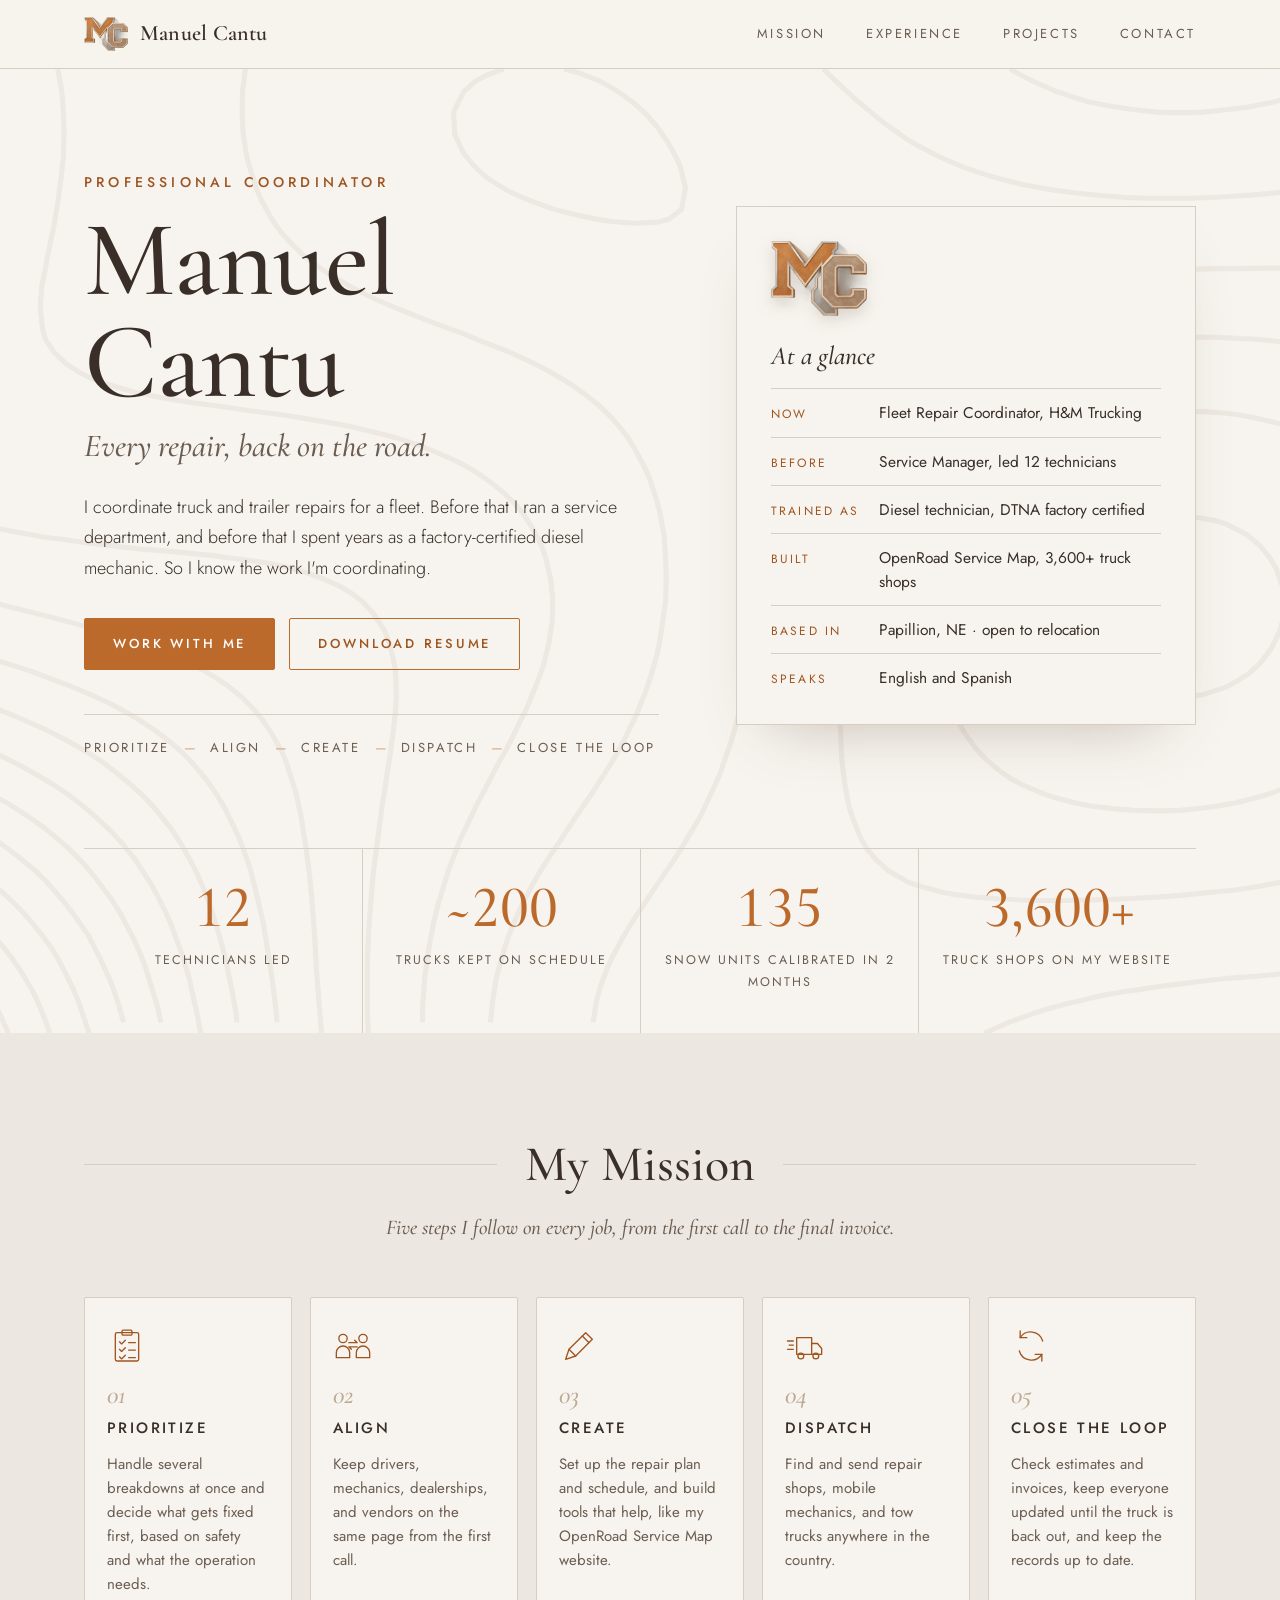
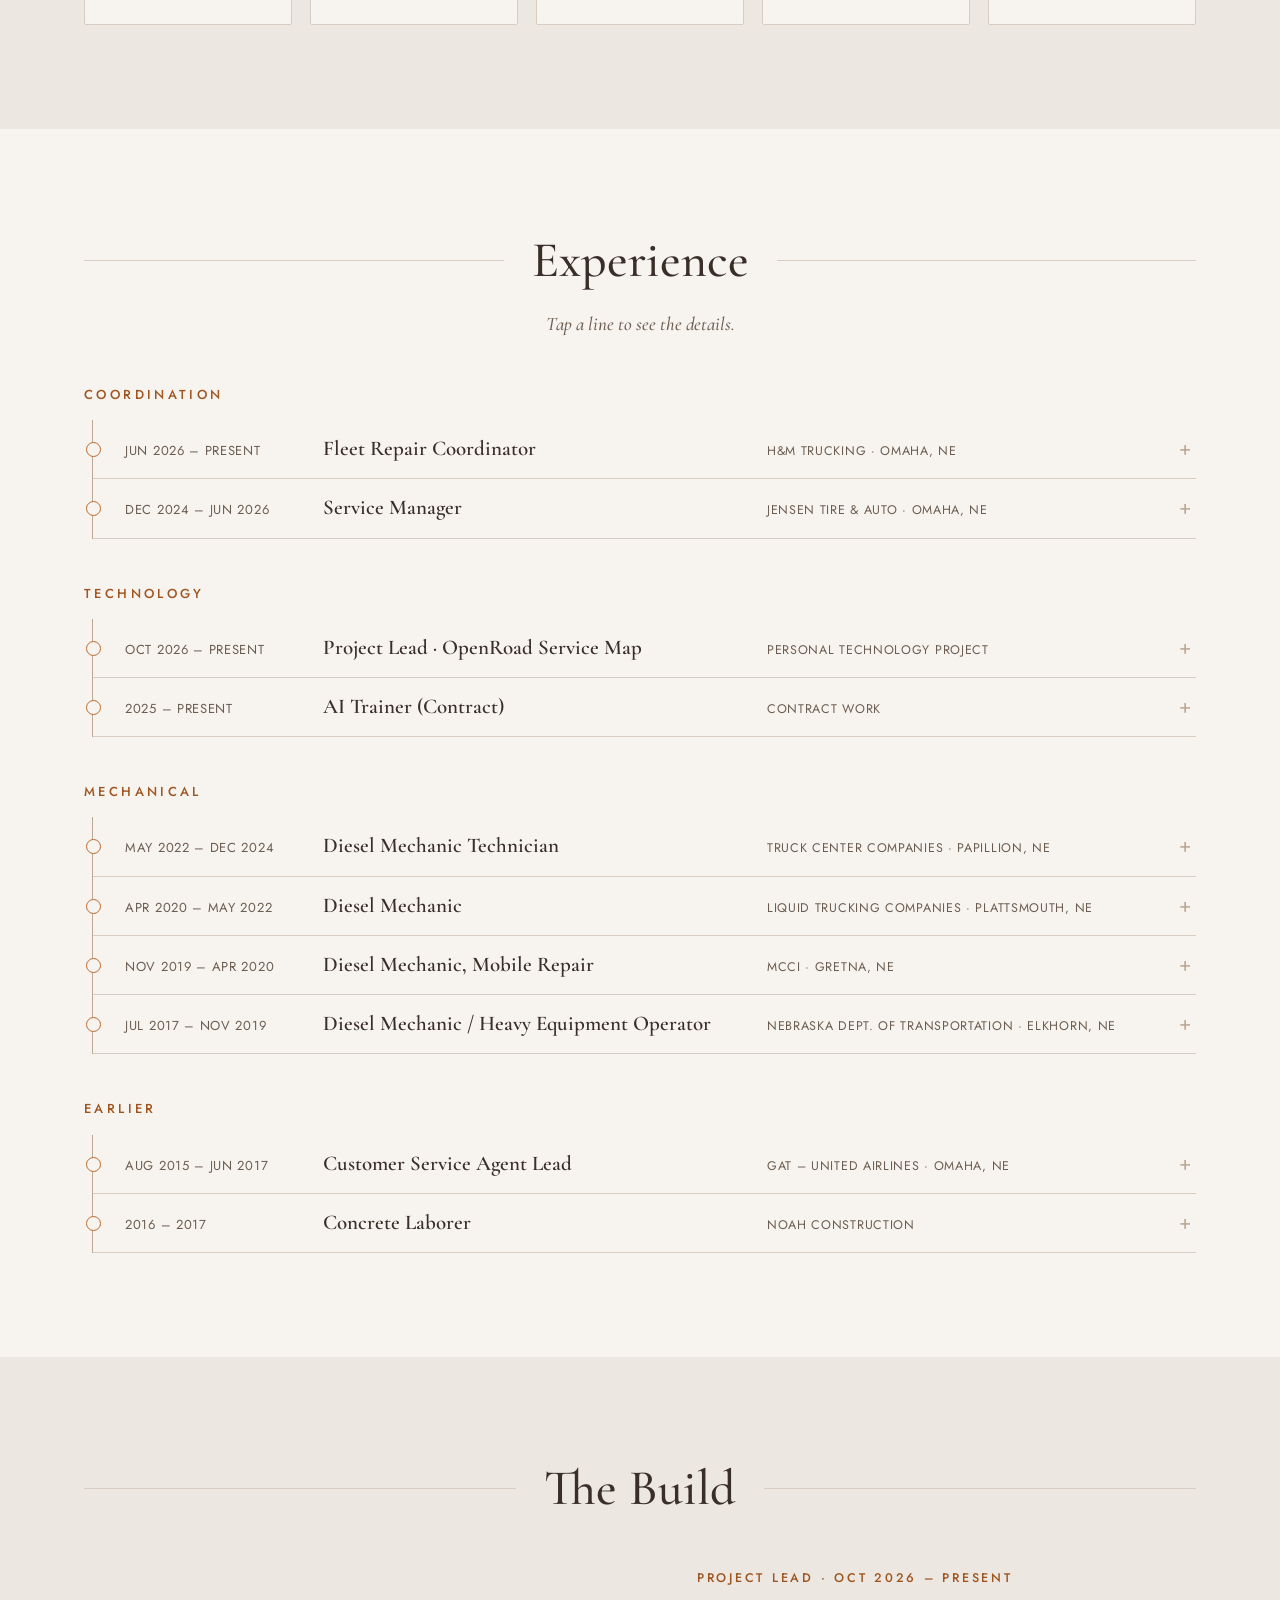
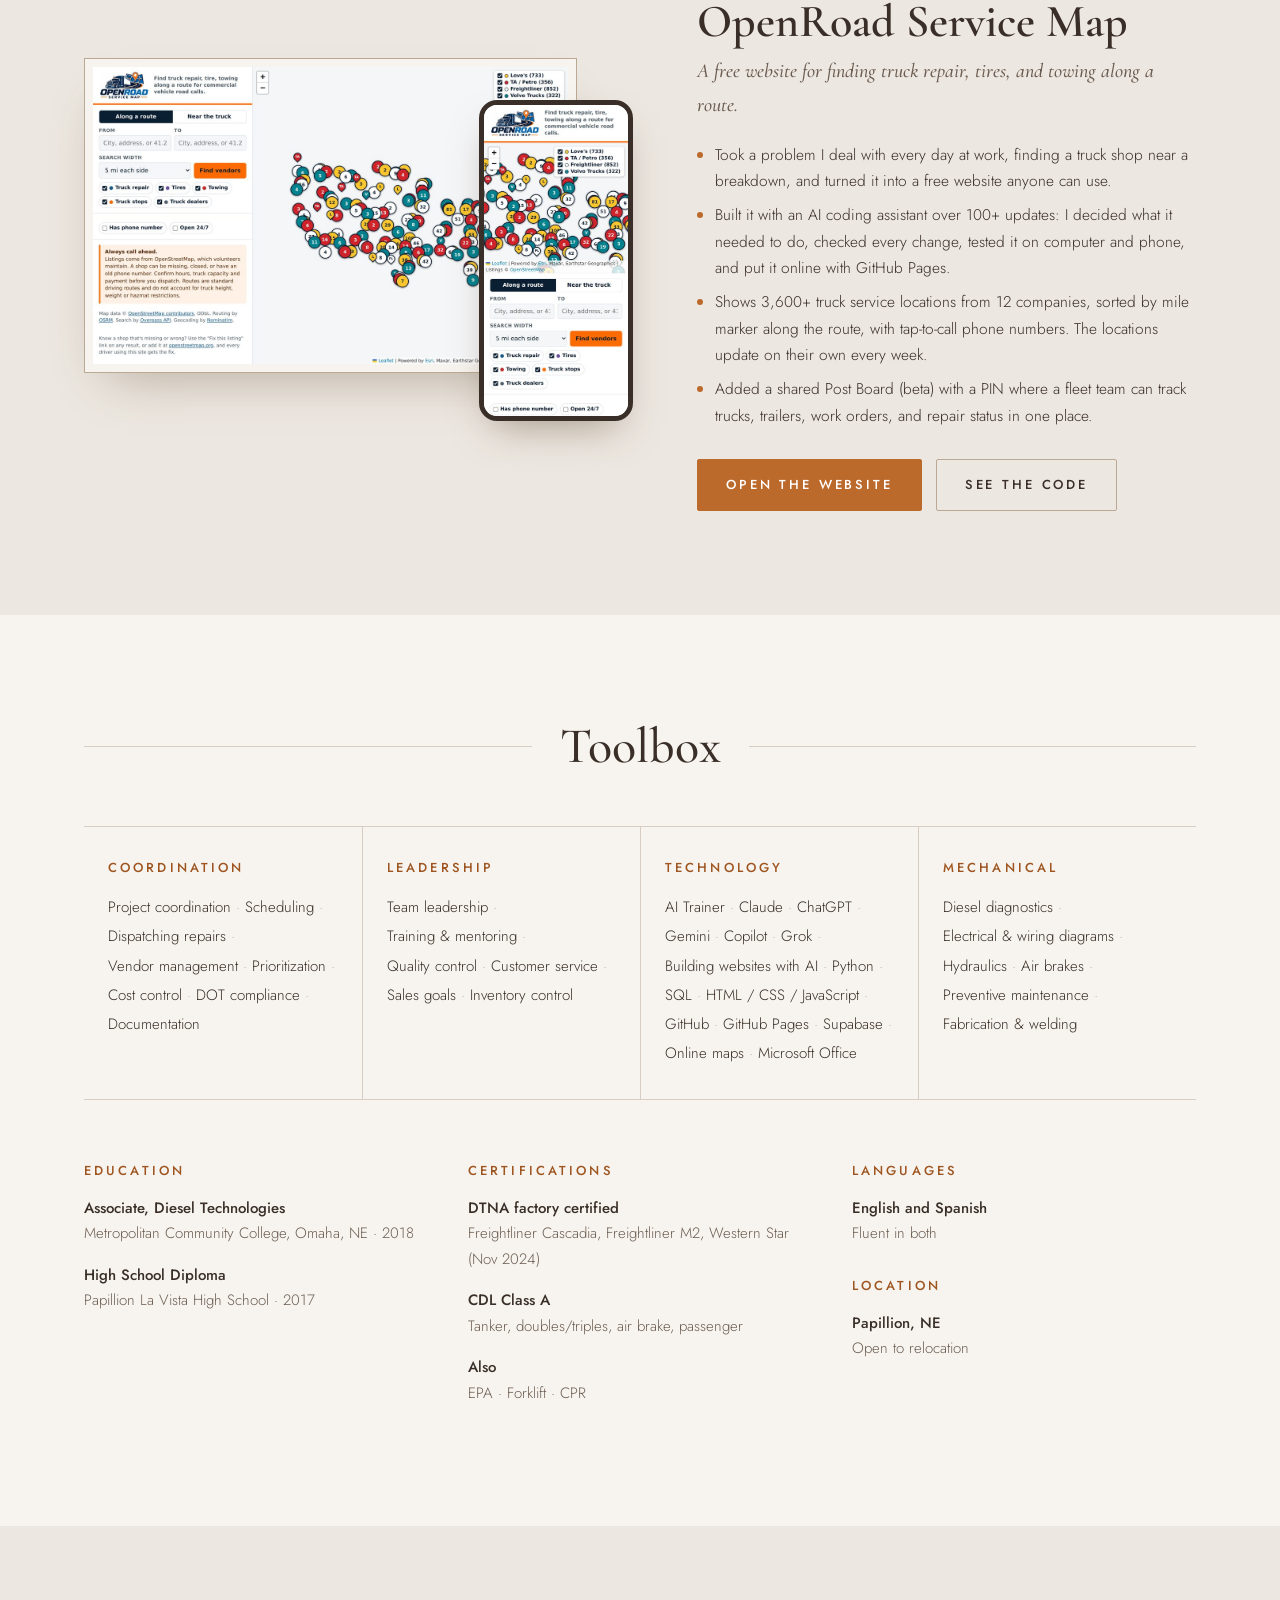
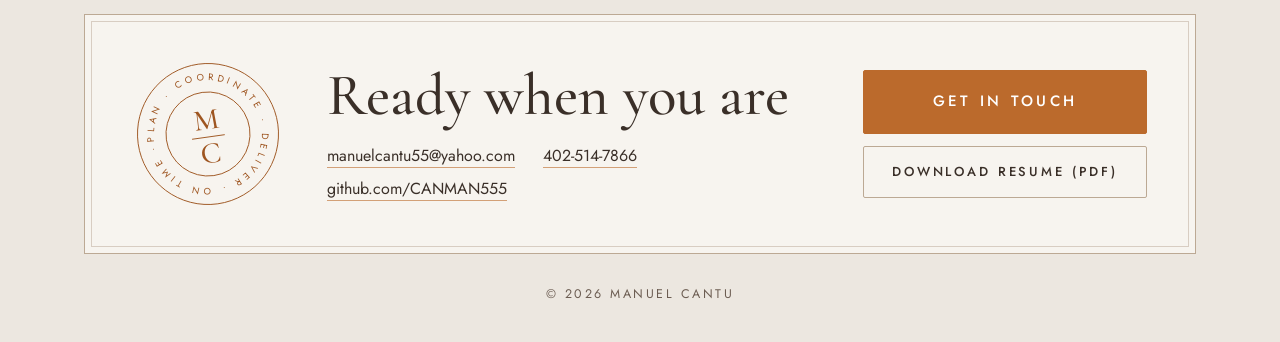
==== index.html @ 0559df9b "Replace the board look with a calm editorial home page New home: name, tagline, short intro, mission" ====
<!doctype html>
<html lang="en">
<head>
<meta charset="utf-8">
<meta name="viewport" content="width=device-width, initial-scale=1">
<title>Manuel Cantu · Professional Coordinator</title>
<meta name="description" content="Manuel Cantu, Professional Coordinator in fleet maintenance and operations. Fleet repair coordinator, former service manager, factory-certified diesel technician, and project lead of the OpenRoad Service Map website.">
<meta property="og:title" content="Manuel Cantu · Professional Coordinator">
<meta property="og:description" content="Fleet Maintenance & Operations · Technology Driven · Detroit Certified Technician">
<meta property="og:image" content="https://canman555.github.io/manuel-cantu-portfolio/assets/mc-logo.jpg">
<meta name="theme-color" content="#f4f1ec">
<link rel="icon" type="image/png" href="assets/favicon.png">
<link rel="apple-touch-icon" href="assets/apple-touch-icon.png">
<link rel="preload" href="assets/fonts/cormorant-500.woff2" as="font" type="font/woff2" crossorigin>
<link rel="preload" href="assets/fonts/jost-300-600.woff2" as="font" type="font/woff2" crossorigin>
<link rel="stylesheet" href="styles.css">
</head>
<body>

<a class="skip" href="#main">Skip to content</a>

<header class="nav" id="nav">
  <div class="wrap nav-inner">
    <a class="brand" href="#top" aria-label="Manuel Cantu, back to top"><img src="assets/mc-logo.png" alt="" width="308" height="242"><span>Manuel Cantu</span></a>
    <nav aria-label="Main">
      <a href="#mission">Mission</a>
      <a href="#experience">Experience</a>
      <a href="#build">Projects</a>
      <a href="#contact">Contact</a>
    </nav>
  </div>
</header>

<main id="main">

<!-- Home -->
<section class="hero" id="top">
  <div class="wrap hero-grid">
    <div class="hero-text">
      <p class="kicker">Professional Coordinator</p>
      <h1>Manuel Cantu</h1>
      <p class="tagline">Every repair, back on the road.</p>
      <p class="lede">I coordinate truck and trailer repairs for a fleet. Before that I ran a service department, and before that I spent years as a factory-certified diesel mechanic. So I know the work I'm coordinating.</p>
      <div class="actions">
        <a class="btn solid" href="#contact">Work with me</a>
        <a class="btn line" href="assets/Manuel_Cantu_Resume.pdf" download="Manuel_Cantu_Resume.pdf">Download resume</a>
      </div>
      <ol class="mission-line" aria-label="My mission">
        <li>Prioritize</li><li>Align</li><li>Create</li><li>Dispatch</li><li>Close the loop</li>
      </ol>
    </div>
    <aside class="glance" aria-label="At a glance">
      <img class="glance-logo" src="assets/mc-logo.png" alt="MC logo" width="308" height="242">
      <h2>At a glance</h2>
      <dl>
        <div><dt>Now</dt><dd>Fleet Repair Coordinator, H&amp;M Trucking</dd></div>
        <div><dt>Before</dt><dd>Service Manager, led 12 technicians</dd></div>
        <div><dt>Trained as</dt><dd>Diesel technician, DTNA factory certified</dd></div>
        <div><dt>Built</dt><dd>OpenRoad Service Map, 3,600+ truck shops</dd></div>
        <div><dt>Based in</dt><dd>Papillion, NE · open to relocation</dd></div>
        <div><dt>Speaks</dt><dd>English and Spanish</dd></div>
      </dl>
    </aside>
  </div>
  <div class="wrap">
    <div class="results" aria-label="Results">
      <div class="tile"><b>12</b><p>Technicians led</p></div>
      <div class="tile"><b>~200</b><p>Trucks kept on schedule</p></div>
      <div class="tile"><b>135</b><p>Snow units calibrated in 2 months</p></div>
      <div class="tile"><b>3,600+</b><p>Truck shops on my website</p></div>
    </div>
  </div>
</section>

<section class="plain" id="mission">
  <div class="wrap">
    <h2 class="rule">My Mission</h2>
    <p class="section-lede">Five steps I follow on every job, from the first call to the final invoice.</p>
    <ol class="method">
      <li>
        <svg viewBox="0 0 48 48" aria-hidden="true"><rect x="10" y="8" width="28" height="34" rx="2"/><rect x="18" y="5" width="12" height="6" rx="1.5"/><path d="M15 19l2.5 2.5L22 17M15 28l2.5 2.5L22 26M15 37l2.5 2.5L22 35M26 20h8M26 29h8M26 38h8"/></svg>
        <div>
          <span class="step">01</span>
          <h3>Prioritize</h3>
          <p>Handle several breakdowns at once and decide what gets fixed first, based on safety and what the operation needs.</p>
        </div>
      </li>
      <li>
        <svg viewBox="0 0 48 48" aria-hidden="true"><circle cx="12" cy="15" r="5"/><path d="M4 38v-6a8 8 0 0 1 16 0v6z"/><circle cx="36" cy="15" r="5"/><path d="M28 38v-6a8 8 0 0 1 16 0v6z"/><path d="M19 20h10l-3-3M29 25H19l3 3"/></svg>
        <div>
          <span class="step">02</span>
          <h3>Align</h3>
          <p>Keep drivers, mechanics, dealerships, and vendors on the same page from the first call.</p>
        </div>
      </li>
      <li>
        <svg viewBox="0 0 48 48" aria-hidden="true"><path d="M8 40l4-12L32 8l8 8-20 20z"/><path d="M28 12l8 8M12 28l8 8"/></svg>
        <div>
          <span class="step">03</span>
          <h3>Create</h3>
          <p>Set up the repair plan and schedule, and build tools that help, like my OpenRoad Service Map website.</p>
        </div>
      </li>
      <li>
        <svg viewBox="0 0 48 48" aria-hidden="true"><path d="M14 14h18v20H14zM32 21h7l5 6v7h-12"/><circle cx="19" cy="36" r="3.5"/><circle cx="37" cy="36" r="3.5"/><path d="M3 18h7M5 23h5M3 28h7"/></svg>
        <div>
          <span class="step">04</span>
          <h3>Dispatch</h3>
          <p>Find and send repair shops, mobile mechanics, and tow trucks anywhere in the country.</p>
        </div>
      </li>
      <li>
        <svg viewBox="0 0 48 48" aria-hidden="true"><path d="M38 18A15 15 0 0 0 11 14M10 30a15 15 0 0 0 27 4"/><path d="M11 6v8h8M37 42v-8h-8"/></svg>
        <div>
          <span class="step">05</span>
          <h3>Close the loop</h3>
          <p>Check estimates and invoices, keep everyone updated until the truck is back out, and keep the records up to date.</p>
        </div>
      </li>
    </ol>
  </div>
</section>

<!-- Experience -->
<section class="band" id="experience">
  <div class="wrap">
    <h2 class="rule">Experience</h2>
    <p class="hint">Tap a line to see the details.</p>

    <h3 class="track">Coordination</h3>
    <div class="departures">
      <details>
        <summary><span class="when">Jun 2026 – Present</span><span class="role">Fleet Repair Coordinator</span><span class="where">H&amp;M Trucking · Omaha, NE</span></summary>
        <ul>
          <li>Set up maintenance, repairs, and roadside service for a large fleet of trucks and trailers, and schedule the work to keep downtime low.</li>
          <li>Keep drivers, mechanics, dealerships, and vendors on the same page, and update drivers and operations from the breakdown until the truck is back on the road.</li>
          <li>Handle several breakdowns at the same time and decide what gets fixed first based on safety and what the operation needs.</li>
          <li>Find and send repair shops, mobile mechanics, and tow trucks anywhere in the country.</li>
          <li>Check estimates, invoices, and recommended repairs to keep costs under control, and make sure DOT repairs get done so equipment stays compliant.</li>
          <li>Help drivers troubleshoot fault codes and warning lights so we know what's wrong before the truck gets to a shop.</li>
          <li>Keep repair records and maintenance history up to date, and build good working relationships with vendors and dealerships.</li>
        </ul>
      </details>
      <details>
        <summary><span class="when">Dec 2024 – Jun 2026</span><span class="role">Service Manager</span><span class="where">Jensen Tire &amp; Auto · Omaha, NE</span></summary>
        <ul>
          <li>Ran the service department day to day and made sure repairs got done right and on time.</li>
          <li>Managed a team of 12 technicians, trained them, and helped newer techs work through tough repairs.</li>
          <li>Worked with parts vendors so we had the parts and supplies we needed when we needed them.</li>
          <li>Put inventory controls in place to cut waste and make more money on the parts we bought.</li>
          <li>Inspected finished repairs to make sure they met industry standards and what the customer expected.</li>
          <li>Worked with the sales team to find other services customers needed, and handled customer complaints that came up the chain.</li>
          <li>Hit monthly sales goals by managing labor costs, pricing, and recommending needed services.</li>
        </ul>
      </details>
    </div>

    <h3 class="track">Technology</h3>
    <div class="departures">
      <details>
        <summary><span class="when">Oct 2026 – Present</span><span class="role">Project Lead · OpenRoad Service Map</span><span class="where">Personal technology project</span></summary>
        <ul>
          <li>Planned and launched a free website that helps drivers and dispatchers find truck repair shops. <a href="#build">See the project below.</a></li>
        </ul>
      </details>
      <details>
        <summary><span class="when">2025 – Present</span><span class="role">AI Trainer (Contract)</span><span class="where">Contract work</span></summary>
        <ul>
          <li>Worked on a contract project training AI models.</li>
        </ul>
      </details>
    </div>

    <h3 class="track">Mechanical</h3>
    <div class="departures">
      <details>
        <summary><span class="when">May 2022 – Dec 2024</span><span class="role">Diesel Mechanic Technician</span><span class="where">Truck Center Companies · Papillion, NE</span></summary>
        <ul>
          <li>Read work orders, figured out the full repair, found any other damage, and gave customers cost-effective repair options.</li>
          <li>Planned each job using manuals, charts, and wiring diagrams, and diagnosed problems with Snap-on and factory software.</li>
          <li>Fixed electrical, hydraulic, and air brake systems, and hauled heavy equipment by semi and flatbed where it was needed.</li>
          <li>Earned DTNA factory certifications: Freightliner Cascadia, Freightliner M2, and Western Star 4700 / 47X / 57X / 49X.</li>
        </ul>
      </details>
      <details>
        <summary><span class="when">Apr 2020 – May 2022</span><span class="role">Diesel Mechanic</span><span class="where">Liquid Trucking Companies · Plattsmouth, NE</span></summary>
        <ul>
          <li>Kept about 200 semi trucks on their regular maintenance schedule and handled breakdown repairs.</li>
          <li>Did 160-step inspections to check each truck's condition before it went back out.</li>
        </ul>
      </details>
      <details>
        <summary><span class="when">Nov 2019 – Apr 2020</span><span class="role">Diesel Mechanic, Mobile Repair</span><span class="where">MCCI · Gretna, NE</span></summary>
        <ul>
          <li>Fixed trucks and trailers on job sites out of a service truck.</li>
        </ul>
      </details>
      <details>
        <summary><span class="when">Jul 2017 – Nov 2019</span><span class="role">Diesel Mechanic / Heavy Equipment Operator</span><span class="where">Nebraska Dept. of Transportation · Elkhorn, NE</span></summary>
        <ul>
          <li>Managed repairs on snowplow equipment for Omaha-area highways, working 12-on / 12-off on call through the winter.</li>
          <li>Managed the calibration of 120 truck-mounted salt spreaders and 15 tow-plow trailers in two months.</li>
        </ul>
      </details>
    </div>

    <h3 class="track">Earlier</h3>
    <div class="departures">
      <details>
        <summary><span class="when">Aug 2015 – Jun 2017</span><span class="role">Customer Service Agent Lead</span><span class="where">GAT – United Airlines · Omaha, NE</span></summary>
        <ul>
          <li>Led a team of customer service agents, trained new hires, and handled upset customers under pressure while following FAA rules.</li>
          <li>Got flights ready by arranging seats, load weight, and upgrades.</li>
        </ul>
      </details>
      <details>
        <summary><span class="when">2016 – 2017</span><span class="role">Concrete Laborer</span><span class="where">Noah Construction</span></summary>
        <ul>
          <li>Read blueprints, built forms, and worked with engineers on drainage.</li>
        </ul>
      </details>
    </div>
  </div>
</section>

<!-- Project -->
<section class="plain" id="build">
  <div class="wrap">
    <h2 class="rule">The Build</h2>
    <article class="project">
      <figure class="shots">
        <img class="shot-wide" src="assets/openroad-desktop.jpg" alt="OpenRoad Service Map on a computer, showing truck service pins across the United States" width="1200" height="750">
        <img class="shot-phone" src="assets/openroad-mobile.jpg" alt="OpenRoad Service Map on a phone" width="360" height="779">
      </figure>
      <div class="project-text">
        <p class="eyebrow">Project Lead · Oct 2026 – Present</p>
        <h3>OpenRoad Service Map</h3>
        <p class="project-lede">A free website for finding truck repair, tires, and towing along a route.</p>
        <ul>
          <li>Took a problem I deal with every day at work, finding a truck shop near a breakdown, and turned it into a free website anyone can use.</li>
          <li>Built it with an AI coding assistant over 100+ updates: I decided what it needed to do, checked every change, tested it on computer and phone, and put it online with GitHub Pages.</li>
          <li>Shows 3,600+ truck service locations from 12 companies, sorted by mile marker along the route, with tap-to-call phone numbers. The locations update on their own every week.</li>
          <li>Added a shared Post Board (beta) with a PIN where a fleet team can track trucks, trailers, work orders, and repair status in one place.</li>
        </ul>
        <div class="actions">
          <a class="btn solid" href="https://canman555.github.io/OpenRoad-ServiceMap/">Open the website</a>
          <a class="btn line dark-line" href="https://github.com/CANMAN555/OpenRoad-ServiceMap">See the code</a>
        </div>
      </div>
    </article>
  </div>
</section>

<!-- Toolbox -->
<section class="band" id="toolbox">
  <div class="wrap">
    <h2 class="rule">Toolbox</h2>
    <div class="toolbox">
      <div>
        <h3>Coordination</h3>
        <ul class="inline"><li>Project coordination</li><li>Scheduling</li><li>Dispatching repairs</li><li>Vendor management</li><li>Prioritization</li><li>Cost control</li><li>DOT compliance</li><li>Documentation</li></ul>
      </div>
      <div>
        <h3>Leadership</h3>
        <ul class="inline"><li>Team leadership</li><li>Training &amp; mentoring</li><li>Quality control</li><li>Customer service</li><li>Sales goals</li><li>Inventory control</li></ul>
      </div>
      <div>
        <h3>Technology</h3>
        <ul class="inline"><li>AI Trainer</li><li>Claude</li><li>ChatGPT</li><li>Gemini</li><li>Copilot</li><li>Grok</li><li>Building websites with AI</li><li>Python</li><li>SQL</li><li>HTML / CSS / JavaScript</li><li>GitHub</li><li>GitHub Pages</li><li>Supabase</li><li>Online maps</li><li>Microsoft Office</li></ul>
      </div>
      <div>
        <h3>Mechanical</h3>
        <ul class="inline"><li>Diesel diagnostics</li><li>Electrical &amp; wiring diagrams</li><li>Hydraulics</li><li>Air brakes</li><li>Preventive maintenance</li><li>Fabrication &amp; welding</li></ul>
      </div>
    </div>

    <div class="credentials">
      <div>
        <h3>Education</h3>
        <p><b>Associate, Diesel Technologies</b><br>Metropolitan Community College, Omaha, NE · 2018</p>
        <p><b>High School Diploma</b><br>Papillion La Vista High School · 2017</p>
      </div>
      <div>
        <h3>Certifications</h3>
        <p><b>DTNA factory certified</b><br>Freightliner Cascadia, Freightliner M2, Western Star (Nov 2024)</p>
        <p><b>CDL Class A</b><br>Tanker, doubles/triples, air brake, passenger</p>
        <p><b>Also</b><br>EPA · Forklift · CPR</p>
      </div>
      <div>
        <h3>Languages</h3>
        <p><b>English and Spanish</b><br>Fluent in both</p>
        <h3 class="mt">Location</h3>
        <p><b>Papillion, NE</b><br>Open to relocation</p>
      </div>
    </div>
  </div>
</section>

<!-- Contact -->
<section class="plain" id="contact">
  <div class="wrap">
    <div class="ticket">
      <svg class="stamp" viewBox="0 0 200 200" aria-hidden="true">
        <defs><path id="ring" d="M100,100 m-72,0 a72,72 0 1,1 144,0 a72,72 0 1,1 -144,0"/></defs>
        <circle cx="100" cy="100" r="94"/><circle cx="100" cy="100" r="56"/>
        <text><textPath href="#ring" startOffset="0" textLength="446" lengthAdjust="spacing">PLAN · COORDINATE · DELIVER · ON TIME ·</textPath></text>
        <text class="mono-m" x="100" y="94" text-anchor="middle">M</text>
        <line x1="78" y1="104" x2="122" y2="104"/>
        <text class="mono-m" x="100" y="138" text-anchor="middle">C</text>
      </svg>
      <div class="ticket-text">
        <h2>Ready when you are</h2>
        <ul class="contact-list">
          <li><a href="mailto:manuelcantu55@yahoo.com">manuelcantu55@yahoo.com</a></li>
          <li><a href="tel:+14025147866">402-514-7866</a></li>
          <li><a href="https://github.com/CANMAN555">github.com/CANMAN555</a></li>
        </ul>
      </div>
      <div class="ticket-actions">
        <a class="btn solid big" href="mailto:manuelcantu55@yahoo.com">Get in touch</a>
        <a class="btn line dark-line" href="assets/Manuel_Cantu_Resume.pdf" download="Manuel_Cantu_Resume.pdf">Download resume (PDF)</a>
      </div>
    </div>
    <p class="foot">© 2026 Manuel Cantu</p>
  </div>
</section>

</main>

</body>
</html>
---- styles.css ----
@font-face { font-family: "Cormorant Garamond"; font-style: italic; font-weight: 500; font-display: swap; src: url("assets/fonts/cormorant-500i.woff2") format("woff2"); unicode-range: U+0000-00FF, U+0131, U+0152-0153, U+02BB-02BC, U+02C6, U+02DA, U+02DC, U+0304, U+0308, U+0329, U+2000-206F, U+20AC, U+2122, U+2191, U+2193, U+2212, U+2215, U+FEFF, U+FFFD; }
@font-face { font-family: "Cormorant Garamond"; font-style: normal; font-weight: 500; font-display: swap; src: url("assets/fonts/cormorant-500.woff2") format("woff2"); unicode-range: U+0000-00FF, U+0131, U+0152-0153, U+02BB-02BC, U+02C6, U+02DA, U+02DC, U+0304, U+0308, U+0329, U+2000-206F, U+20AC, U+2122, U+2191, U+2193, U+2212, U+2215, U+FEFF, U+FFFD; }
@font-face { font-family: "Cormorant Garamond"; font-style: normal; font-weight: 600; font-display: swap; src: url("assets/fonts/cormorant-500.woff2") format("woff2"); unicode-range: U+0000-00FF, U+0131, U+0152-0153, U+02BB-02BC, U+02C6, U+02DA, U+02DC, U+0304, U+0308, U+0329, U+2000-206F, U+20AC, U+2122, U+2191, U+2193, U+2212, U+2215, U+FEFF, U+FFFD; }
@font-face { font-family: "Jost"; font-style: normal; font-weight: 300 600; font-display: swap; src: url("assets/fonts/jost-300-600.woff2") format("woff2"); unicode-range: U+0000-00FF, U+0131, U+0152-0153, U+02BB-02BC, U+02C6, U+02DA, U+02DC, U+0304, U+0308, U+0329, U+2000-206F, U+20AC, U+2122, U+2191, U+2193, U+2212, U+2215, U+FEFF, U+FFFD; }

/* Quiet editorial page: warm white and stone, burnt-orange accents, classic serif display with a clean sans. */
:root {
  color-scheme: light;
  --white: #f7f4ef;
  --stone: #ece7e0;
  --greige: #ddd2cb;
  --taupe: #bca994;
  --peach: #d3a077;
  --orange: #bb6a2c;
  --terra: #9e5520;
  --ink: #3a2f28;
  --ink-soft: #6c5d52;
  --line: #d8cdc2;
  --display: "Cormorant Garamond", "Garamond", "Times New Roman", serif;
  --sans: "Jost", "Futura", "Century Gothic", "Segoe UI", sans-serif;
}

* { box-sizing: border-box; }
html { scroll-behavior: smooth; scroll-padding-top: 72px; }
body { margin: 0; background: var(--white); color: var(--ink); font-family: var(--sans); font-weight: 400; font-size: 17px; line-height: 1.7; -webkit-font-smoothing: antialiased; }
img { max-width: 100%; height: auto; display: block; }
a { color: inherit; }
.wrap { width: 100%; max-width: 1160px; margin: 0 auto; padding-left: 24px; padding-right: 24px; }
.skip { position: absolute; left: -999px; top: 8px; background: var(--orange); color: #fff; padding: 6px 12px; z-index: 50; }
.skip:focus { left: 8px; }
:focus-visible { outline: 2px solid var(--orange); outline-offset: 3px; }
h1, h2, h3 { text-wrap: balance; }

/* ---------- Nav ---------- */
.nav { position: sticky; top: 0; z-index: 20; background: rgba(247, 244, 239, .94); backdrop-filter: blur(6px); border-bottom: 1px solid var(--line); }
.nav-inner { display: flex; align-items: center; justify-content: space-between; gap: 24px; height: 68px; }
.brand { display: flex; align-items: center; gap: 12px; text-decoration: none; font-family: var(--display); font-weight: 600; font-size: 22px; letter-spacing: .01em; white-space: nowrap; }
.brand img { width: 44px; }
.nav nav { display: flex; gap: clamp(16px, 3.5vw, 40px); }
.nav nav a { text-decoration: none; font-size: 13px; letter-spacing: .2em; text-transform: uppercase; color: var(--ink-soft); }
.nav nav a:hover { color: var(--terra); }

/* ---------- Home ---------- */
.hero {
  padding: clamp(56px, 8vw, 104px) 0 0;
  background: url("assets/route-lines.svg") center top / cover no-repeat, var(--white);
}
.hero-grid { display: grid; grid-template-columns: 1.25fr 1fr; gap: clamp(40px, 6vw, 88px); align-items: center; }
.hero-grid > * { min-width: 0; }
.kicker { margin: 0 0 14px; color: var(--terra); font-size: 14px; font-weight: 500; letter-spacing: .3em; text-transform: uppercase; }
h1 { margin: 0; font-family: var(--display); font-weight: 500; font-size: clamp(58px, 8.4vw, 112px); line-height: .95; letter-spacing: -.01em; }
.tagline { margin: 14px 0 26px; font-family: var(--display); font-style: italic; font-size: clamp(24px, 2.6vw, 32px); color: var(--ink-soft); line-height: 1.2; }
.lede { margin: 0 0 34px; max-width: 34em; font-weight: 300; font-size: 18px; }
.mission-line { list-style: none; margin: 44px 0 0; padding: 22px 0 0; border-top: 1px solid var(--line); display: flex; flex-wrap: wrap; gap: 6px 0; font-size: 13px; letter-spacing: .2em; text-transform: uppercase; color: var(--ink-soft); }
.mission-line li { white-space: nowrap; }
.mission-line li:not(:last-child)::after { content: "—"; color: var(--peach); margin: 0 14px; letter-spacing: 0; }

.glance { background: var(--white); border: 1px solid var(--line); padding: 34px 34px 22px; box-shadow: 0 30px 60px -36px rgba(90, 64, 40, .35); }
.glance-logo { width: 96px; margin: 0 0 18px; filter: drop-shadow(0 6px 8px rgba(90, 64, 40, .2)); }
.glance h2 { margin: 0 0 10px; font-family: var(--display); font-style: italic; font-weight: 500; font-size: 26px; color: var(--ink); }
.glance dl { margin: 0; }
.glance dl div { display: grid; grid-template-columns: 96px 1fr; gap: 12px; padding: 12px 0; border-top: 1px solid var(--line); }
.glance dt { font-size: 12px; letter-spacing: .18em; text-transform: uppercase; color: var(--terra); padding-top: 3px; }
.glance dd { margin: 0; font-size: 15.5px; line-height: 1.5; }

.results { display: grid; grid-template-columns: repeat(4, 1fr); margin-top: clamp(56px, 7vw, 96px); border-top: 1px solid var(--line); }
.tile { padding: 30px 16px 40px; text-align: center; }
.tile + .tile { border-left: 1px solid var(--line); }
.tile b { display: block; font-family: var(--display); font-weight: 500; font-size: clamp(44px, 4.6vw, 62px); line-height: 1; color: var(--orange); font-variant-numeric: lining-nums tabular-nums; }
.tile p { margin: 12px 0 0; font-size: 12.5px; letter-spacing: .16em; text-transform: uppercase; color: var(--ink-soft); }

/* ---------- Sections ---------- */
section { padding: 104px 0; }
.hero { padding-bottom: 0; }
.band { background: var(--white); }
.plain { background: var(--stone); }
h2.rule { display: flex; align-items: center; gap: 28px; margin: 0 0 18px; font-family: var(--display); font-weight: 500; font-size: clamp(34px, 4vw, 50px); line-height: 1.1; }
h2.rule::before, h2.rule::after { content: ""; flex: 1; height: 1px; background: var(--line); }
.section-lede { margin: 0 auto 52px; max-width: 34em; text-align: center; font-family: var(--display); font-style: italic; font-size: 21px; color: var(--ink-soft); }
#experience h2.rule, #build h2.rule, #toolbox h2.rule { margin-bottom: 52px; }

.btn {
  display: inline-block; padding: 14px 28px; font-family: var(--sans); font-size: 13px; font-weight: 500;
  letter-spacing: .22em; text-transform: uppercase; text-decoration: none; border-radius: 2px;
  border: 1px solid var(--orange); transition: background .2s, color .2s;
}
.btn.solid { background: var(--orange); color: #fff; }
.btn.solid:hover { background: var(--terra); border-color: var(--terra); }
.btn.line { color: var(--terra); }
.btn.line:hover { background: rgba(187, 106, 44, .1); }
.btn.dark-line { color: var(--ink); border-color: var(--taupe); }
.btn.dark-line:hover { background: var(--ink); border-color: var(--ink); color: var(--white); }
.btn.big { font-size: 15px; padding: 18px 42px; }
.actions { display: flex; flex-wrap: wrap; gap: 14px; }

/* ---------- Mission ---------- */
.method { list-style: none; margin: 0; padding: 0; display: grid; grid-template-columns: repeat(5, 1fr); gap: 18px; }
.method li { display: grid; gap: 16px; align-content: start; background: var(--white); padding: 28px 22px; border: 1px solid var(--line); border-radius: 2px; }
.method svg { width: 40px; height: 40px; fill: none; stroke: var(--terra); stroke-width: 1.6; stroke-linecap: round; stroke-linejoin: round; }
.step { font-family: var(--display); font-style: italic; font-size: 26px; color: var(--taupe); line-height: 1; }
.method h3 { margin: 4px 0 10px; font-weight: 500; font-size: 15px; letter-spacing: .16em; text-transform: uppercase; }
.method p { margin: 0; font-size: 15px; color: var(--ink-soft); line-height: 1.6; }

/* ---------- Experience ---------- */
.hint { margin: -32px 0 28px; text-align: center; color: var(--ink-soft); font-family: var(--display); font-style: italic; font-size: 19px; }
.track { margin: 44px 0 14px; font-weight: 500; font-size: 13px; letter-spacing: .26em; text-transform: uppercase; color: var(--terra); }
.departures { border-left: 1px solid var(--taupe); margin-left: 8px; }
.departures details { position: relative; border-bottom: 1px solid var(--line); }
.departures summary { list-style: none; cursor: pointer; display: grid; grid-template-columns: 180px minmax(0, 1.1fr) minmax(0, 1fr) 20px; gap: 18px; align-items: baseline; padding: 16px 4px 16px 32px; font-size: 14px; letter-spacing: .05em; }
.departures summary::-webkit-details-marker { display: none; }
.departures summary::before { content: ""; position: absolute; left: -7px; top: 22px; width: 13px; height: 13px; border-radius: 50%; background: var(--white); border: 1.5px solid var(--orange); }
.departures details[open] summary::before { background: var(--orange); }
.departures summary::after { content: "+"; color: var(--taupe); font-size: 20px; line-height: 1; justify-self: end; }
.departures details[open] summary::after { content: "–"; }
.departures summary:hover .role { color: var(--terra); }
.when { color: var(--ink-soft); text-transform: uppercase; font-size: 13px; }
.role { font-family: var(--display); font-weight: 600; font-size: 21px; letter-spacing: 0; line-height: 1.2; }
.where { color: var(--ink-soft); text-transform: uppercase; font-size: 12.5px; }
.departures ul { margin: 0 0 20px; padding: 0 0 6px 52px; max-width: 900px; font-size: 15.5px; font-weight: 300; }
.departures li { margin-bottom: 6px; }
.departures li::marker { color: var(--orange); }
.departures a { color: var(--terra); }

/* ---------- Project ---------- */
.project { display: grid; grid-template-columns: 1.1fr 1fr; gap: 64px; align-items: center; }
.shots { position: relative; margin: 0; padding: 0 56px 48px 0; }
.shot-wide { border: 1px solid var(--taupe); padding: 8px; background: var(--white); box-shadow: 0 24px 50px -24px rgba(90, 64, 40, .4); }
.shot-phone { position: absolute; right: 0; bottom: 0; width: 28%; border: 5px solid var(--ink); border-radius: 18px; box-shadow: 0 18px 40px -16px rgba(90, 64, 40, .5); }
.eyebrow { margin: 0 0 8px; font-size: 12.5px; letter-spacing: .22em; text-transform: uppercase; color: var(--terra); font-weight: 500; }
.project h3 { margin: 0; font-family: var(--display); font-weight: 600; font-size: clamp(34px, 3.6vw, 46px); line-height: 1.05; }
.project-lede { margin: 8px 0 20px; color: var(--ink-soft); font-family: var(--display); font-style: italic; font-size: 20px; }
.project ul { margin: 0 0 30px; padding-left: 18px; font-size: 15.5px; font-weight: 300; }
.project li { margin-bottom: 8px; }
.project li::marker { color: var(--orange); }

/* ---------- Toolbox ---------- */
.toolbox { display: grid; grid-template-columns: repeat(4, 1fr); border-top: 1px solid var(--line); border-bottom: 1px solid var(--line); }
.toolbox > div { padding: 30px 24px; }
.toolbox > div + div { border-left: 1px solid var(--line); }
.toolbox h3, .credentials h3 { margin: 0 0 14px; font-weight: 500; font-size: 13px; letter-spacing: .24em; text-transform: uppercase; color: var(--terra); }
.toolbox ul.inline { list-style: none; margin: 0; padding: 0; font-size: 15px; font-weight: 300; line-height: 1.95; }
.toolbox ul.inline li { display: inline; white-space: nowrap; }
.toolbox ul.inline li:not(:last-child)::after { content: "\00a0· "; color: var(--taupe); white-space: normal; }
.credentials { display: grid; grid-template-columns: repeat(3, 1fr); gap: 40px; margin-top: 60px; }
.credentials p { margin: 0 0 16px; font-size: 15px; color: var(--ink-soft); font-weight: 300; }
.credentials b { color: var(--ink); font-weight: 500; }
.credentials .mt { margin-top: 28px; }

/* ---------- Contact ---------- */
#contact { padding: 88px 0 36px; }
.ticket { position: relative; display: grid; grid-template-columns: auto 1fr auto; gap: 44px; align-items: center; background: var(--white); border: 1px solid var(--taupe); padding: 44px 48px; }
.ticket::before { content: ""; position: absolute; inset: 6px; border: 1px solid var(--line); pointer-events: none; }
.stamp { width: 150px; height: 150px; fill: none; stroke: var(--terra); stroke-width: 1.2; transform: rotate(-8deg); }
.stamp text { fill: var(--terra); stroke: none; font-family: var(--sans); font-size: 12.5px; letter-spacing: .14em; }
.stamp .mono-m { font-family: var(--display); font-size: 40px; letter-spacing: 0; }
.ticket h2 { margin: 0 0 16px; font-family: var(--display); font-weight: 500; font-size: clamp(38px, 4.6vw, 62px); line-height: 1; }
.contact-list { list-style: none; margin: 0; padding: 0; display: flex; flex-wrap: wrap; gap: 6px 28px; font-size: 16px; }
.contact-list a { text-decoration: none; border-bottom: 1px solid var(--peach); }
.contact-list a:hover { color: var(--terra); }
.ticket-actions { display: grid; gap: 12px; justify-items: stretch; text-align: center; }
.foot { margin: 30px 0 0; text-align: center; font-size: 12.5px; color: var(--ink-soft); letter-spacing: .2em; text-transform: uppercase; }

/* ---------- Tablet ---------- */
@media (max-width: 1100px) { .method { grid-template-columns: repeat(3, 1fr); } }
@media (max-width: 980px) {
  .hero-grid, .project { grid-template-columns: 1fr; gap: 48px; }
  .glance { max-width: 560px; }
  .results { grid-template-columns: 1fr 1fr; }
  .tile:nth-child(3) { border-left: 0; }
  .tile:nth-child(n+3) { border-top: 1px solid var(--line); }
  .toolbox { grid-template-columns: 1fr 1fr; }
  .toolbox > div:nth-child(3) { border-left: 0; }
  .toolbox > div:nth-child(n+3) { border-top: 1px solid var(--line); }
  .ticket { grid-template-columns: auto 1fr; }
  .ticket-actions { grid-column: 1 / -1; grid-auto-flow: column; justify-content: start; }
  .departures summary { grid-template-columns: 160px 1fr 20px; }
  .departures .where { grid-column: 2; grid-row: 2; margin-top: -8px; }
  .departures summary::after { grid-column: 3; grid-row: 1; }
}
@media (max-width: 760px) { .method { grid-template-columns: 1fr 1fr; } }

/* ---------- Phone ---------- */
@media (max-width: 640px) {
  body { font-size: 16px; }
  .wrap { padding-left: 16px; padding-right: 16px; }
  section { padding: 72px 0; }
  .hero { padding-top: 44px; padding-bottom: 0; }
  .nav-inner { height: 60px; gap: 12px; }
  .brand span { display: none; }
  .brand img { width: 40px; }
  .nav nav { gap: 14px; }
  .nav nav a { font-size: 11px; letter-spacing: .12em; white-space: nowrap; }
  .lede { font-size: 17px; }
  .mission-line { font-size: 11.5px; letter-spacing: .14em; }
  .mission-line li:not(:last-child)::after { margin: 0 8px; }
  .glance { padding: 26px 20px 14px; }
  .glance dl div { grid-template-columns: 84px 1fr; }
  .tile { padding: 24px 8px 28px; }
  .tile p { font-size: 11px; letter-spacing: .1em; }
  h2.rule { gap: 14px; }
  .method, .credentials { grid-template-columns: 1fr; }
  .toolbox { grid-template-columns: 1fr; }
  .toolbox > div { padding: 24px 4px; }
  .toolbox > div + div { border-left: 0; border-top: 1px solid var(--line); }
  .departures summary { grid-template-columns: 1fr 20px; gap: 2px 10px; padding: 14px 2px 14px 24px; }
  .departures .when { grid-column: 1; grid-row: 1; font-size: 12px; }
  .departures .role { grid-column: 1; grid-row: 2; font-size: 19px; }
  .departures .where { grid-column: 1; grid-row: 3; margin-top: 0; font-size: 11.5px; }
  .departures summary::after { grid-column: 2; grid-row: 1 / 3; align-self: center; }
  .departures summary::before { top: 20px; }
  .departures ul { padding-left: 40px; font-size: 15px; }
  .shots { padding: 0 34px 34px 0; }
  .ticket { grid-template-columns: 1fr; padding: 32px 22px; justify-items: start; gap: 24px; }
  .stamp { width: 110px; height: 110px; }
  .ticket-actions { grid-auto-flow: row; width: 100%; }
}

@media (prefers-reduced-motion: reduce) { html { scroll-behavior: auto; } }
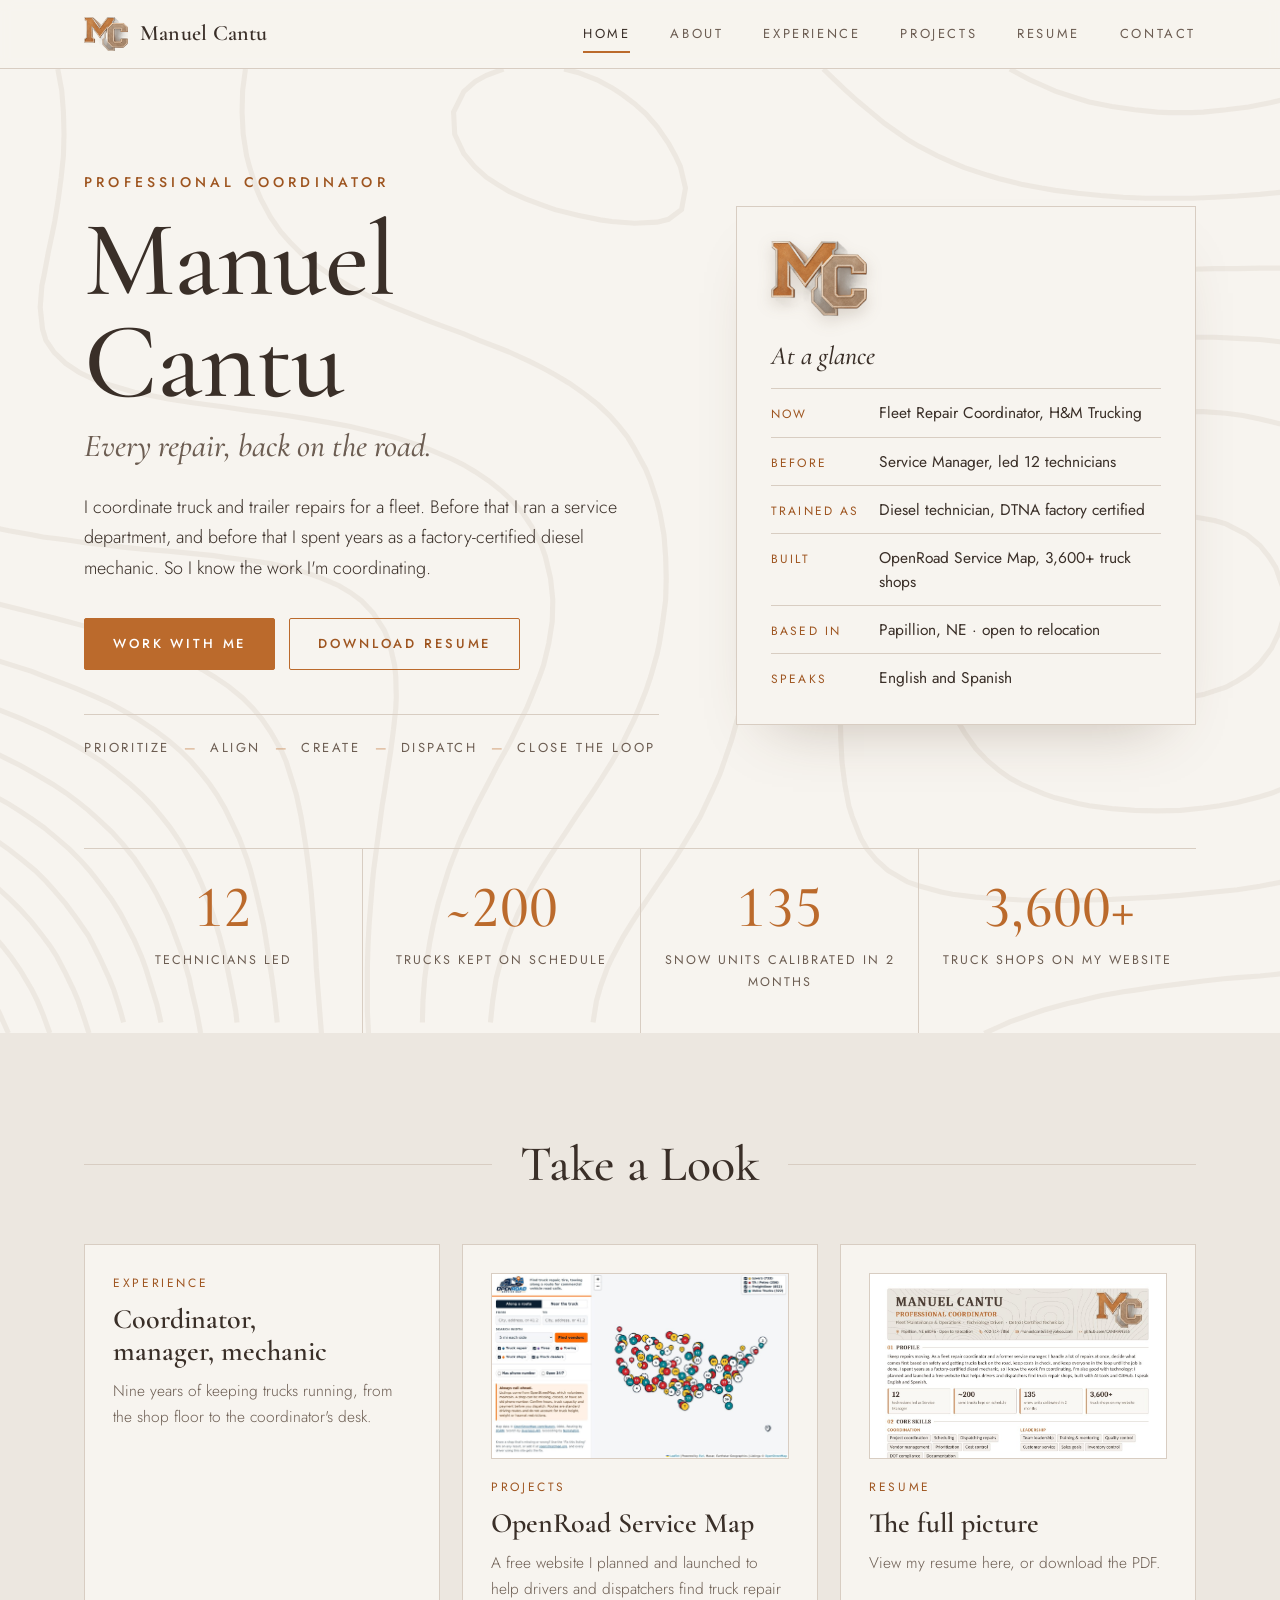
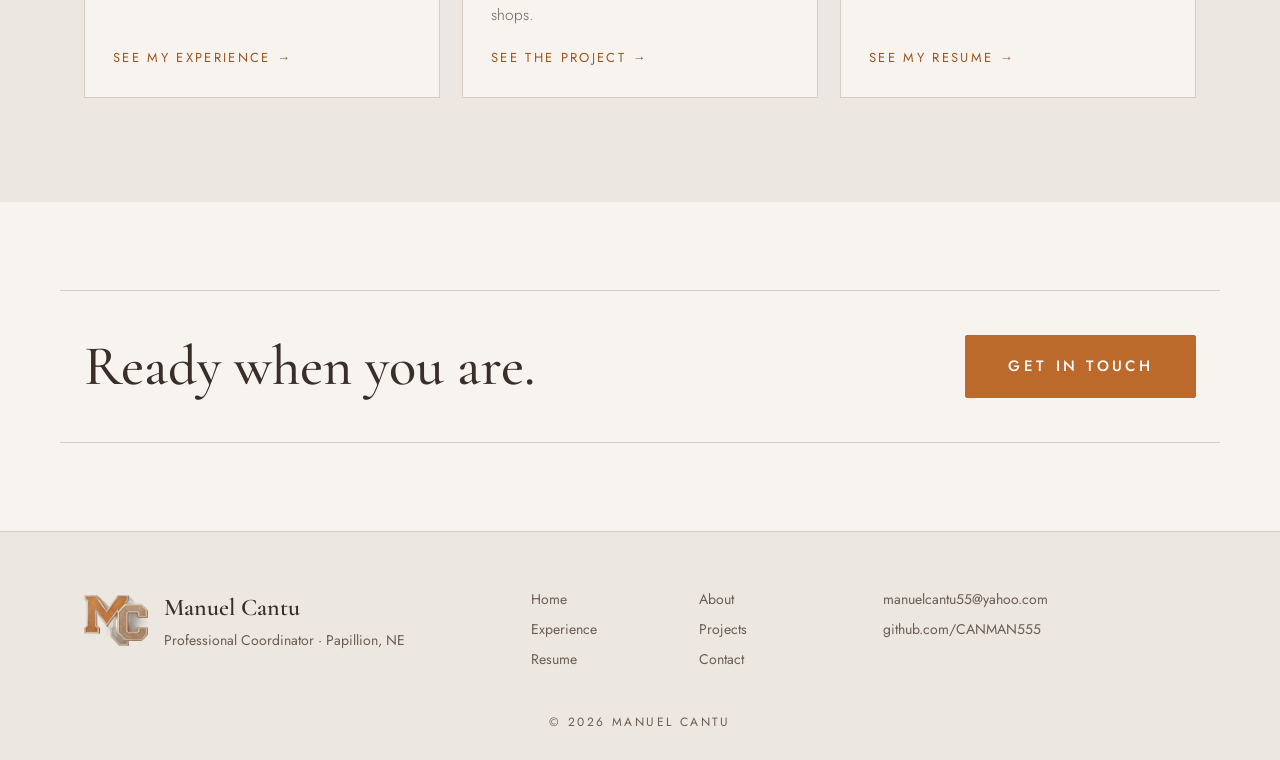
==== commit 9fdf539e: "Split the site into tabs: Home, About, Experience, Projects, Resume, Contact Pages are built from sr" ====
--- a/index.html
+++ b/index.html
@@ -6,9 +6,9 @@
 <title>Manuel Cantu · Professional Coordinator</title>
 <meta name="description" content="Manuel Cantu, Professional Coordinator in fleet maintenance and operations. Fleet repair coordinator, former service manager, factory-certified diesel technician, and project lead of the OpenRoad Service Map website.">
 <meta property="og:title" content="Manuel Cantu · Professional Coordinator">
-<meta property="og:description" content="Fleet Maintenance & Operations · Technology Driven · Detroit Certified Technician">
+<meta property="og:description" content="Manuel Cantu, Professional Coordinator in fleet maintenance and operations. Fleet repair coordinator, former service manager, factory-certified diesel technician, and project lead of the OpenRoad Service Map website.">
 <meta property="og:image" content="https://canman555.github.io/manuel-cantu-portfolio/assets/mc-logo.jpg">
-<meta name="theme-color" content="#f4f1ec">
+<meta name="theme-color" content="#f7f4ef">
 <link rel="icon" type="image/png" href="assets/favicon.png">
 <link rel="apple-touch-icon" href="assets/apple-touch-icon.png">
 <link rel="preload" href="assets/fonts/cormorant-500.woff2" as="font" type="font/woff2" crossorigin>
@@ -21,19 +21,20 @@
 
 <header class="nav" id="nav">
   <div class="wrap nav-inner">
-    <a class="brand" href="#top" aria-label="Manuel Cantu, back to top"><img src="assets/mc-logo.png" alt="" width="308" height="242"><span>Manuel Cantu</span></a>
-    <nav aria-label="Main">
-      <a href="#mission">Mission</a>
-      <a href="#experience">Experience</a>
-      <a href="#build">Projects</a>
-      <a href="#contact">Contact</a>
+    <a class="brand" href="index.html" aria-label="Manuel Cantu, home"><img src="assets/mc-logo.png" alt="" width="308" height="242"><span>Manuel Cantu</span></a>
+    <nav class="tabs" aria-label="Main">
+      <a href="index.html" aria-current="page">Home</a>
+      <a href="about.html">About</a>
+      <a href="experience.html">Experience</a>
+      <a href="projects.html">Projects</a>
+      <a href="resume.html">Resume</a>
+      <a href="contact.html">Contact</a>
     </nav>
   </div>
 </header>
 
 <main id="main">
 
-<!-- Home -->
 <section class="hero" id="top">
   <div class="wrap hero-grid">
     <div class="hero-text">
@@ -42,12 +43,12 @@
       <p class="tagline">Every repair, back on the road.</p>
       <p class="lede">I coordinate truck and trailer repairs for a fleet. Before that I ran a service department, and before that I spent years as a factory-certified diesel mechanic. So I know the work I'm coordinating.</p>
       <div class="actions">
-        <a class="btn solid" href="#contact">Work with me</a>
+        <a class="btn solid" href="contact.html">Work with me</a>
         <a class="btn line" href="assets/Manuel_Cantu_Resume.pdf" download="Manuel_Cantu_Resume.pdf">Download resume</a>
       </div>
-      <ol class="mission-line" aria-label="My mission">
-        <li>Prioritize</li><li>Align</li><li>Create</li><li>Dispatch</li><li>Close the loop</li>
-      </ol>
+      <a class="mission-line" href="about.html#mission" aria-label="My mission: Prioritize, Align, Create, Dispatch, Close the loop">
+        <span>Prioritize</span><span>Align</span><span>Create</span><span>Dispatch</span><span>Close the loop</span>
+      </a>
     </div>
     <aside class="glance" aria-label="At a glance">
       <img class="glance-logo" src="assets/mc-logo.png" alt="MC logo" width="308" height="242">
@@ -72,260 +73,67 @@
   </div>
 </section>
 
-<section class="plain" id="mission">
+<section class="plain" id="explore">
   <div class="wrap">
-    <h2 class="rule">My Mission</h2>
-    <p class="section-lede">Five steps I follow on every job, from the first call to the final invoice.</p>
-    <ol class="method">
-      <li>
-        <svg viewBox="0 0 48 48" aria-hidden="true"><rect x="10" y="8" width="28" height="34" rx="2"/><rect x="18" y="5" width="12" height="6" rx="1.5"/><path d="M15 19l2.5 2.5L22 17M15 28l2.5 2.5L22 26M15 37l2.5 2.5L22 35M26 20h8M26 29h8M26 38h8"/></svg>
-        <div>
-          <span class="step">01</span>
-          <h3>Prioritize</h3>
-          <p>Handle several breakdowns at once and decide what gets fixed first, based on safety and what the operation needs.</p>
-        </div>
-      </li>
-      <li>
-        <svg viewBox="0 0 48 48" aria-hidden="true"><circle cx="12" cy="15" r="5"/><path d="M4 38v-6a8 8 0 0 1 16 0v6z"/><circle cx="36" cy="15" r="5"/><path d="M28 38v-6a8 8 0 0 1 16 0v6z"/><path d="M19 20h10l-3-3M29 25H19l3 3"/></svg>
-        <div>
-          <span class="step">02</span>
-          <h3>Align</h3>
-          <p>Keep drivers, mechanics, dealerships, and vendors on the same page from the first call.</p>
-        </div>
-      </li>
-      <li>
-        <svg viewBox="0 0 48 48" aria-hidden="true"><path d="M8 40l4-12L32 8l8 8-20 20z"/><path d="M28 12l8 8M12 28l8 8"/></svg>
-        <div>
-          <span class="step">03</span>
-          <h3>Create</h3>
-          <p>Set up the repair plan and schedule, and build tools that help, like my OpenRoad Service Map website.</p>
-        </div>
-      </li>
-      <li>
-        <svg viewBox="0 0 48 48" aria-hidden="true"><path d="M14 14h18v20H14zM32 21h7l5 6v7h-12"/><circle cx="19" cy="36" r="3.5"/><circle cx="37" cy="36" r="3.5"/><path d="M3 18h7M5 23h5M3 28h7"/></svg>
-        <div>
-          <span class="step">04</span>
-          <h3>Dispatch</h3>
-          <p>Find and send repair shops, mobile mechanics, and tow trucks anywhere in the country.</p>
-        </div>
-      </li>
-      <li>
-        <svg viewBox="0 0 48 48" aria-hidden="true"><path d="M38 18A15 15 0 0 0 11 14M10 30a15 15 0 0 0 27 4"/><path d="M11 6v8h8M37 42v-8h-8"/></svg>
-        <div>
-          <span class="step">05</span>
-          <h3>Close the loop</h3>
-          <p>Check estimates and invoices, keep everyone updated until the truck is back out, and keep the records up to date.</p>
-        </div>
-      </li>
-    </ol>
-  </div>
-</section>
-
-<!-- Experience -->
-<section class="band" id="experience">
-  <div class="wrap">
-    <h2 class="rule">Experience</h2>
-    <p class="hint">Tap a line to see the details.</p>
-
-    <h3 class="track">Coordination</h3>
-    <div class="departures">
-      <details>
-        <summary><span class="when">Jun 2026 – Present</span><span class="role">Fleet Repair Coordinator</span><span class="where">H&amp;M Trucking · Omaha, NE</span></summary>
-        <ul>
-          <li>Set up maintenance, repairs, and roadside service for a large fleet of trucks and trailers, and schedule the work to keep downtime low.</li>
-          <li>Keep drivers, mechanics, dealerships, and vendors on the same page, and update drivers and operations from the breakdown until the truck is back on the road.</li>
-          <li>Handle several breakdowns at the same time and decide what gets fixed first based on safety and what the operation needs.</li>
-          <li>Find and send repair shops, mobile mechanics, and tow trucks anywhere in the country.</li>
-          <li>Check estimates, invoices, and recommended repairs to keep costs under control, and make sure DOT repairs get done so equipment stays compliant.</li>
-          <li>Help drivers troubleshoot fault codes and warning lights so we know what's wrong before the truck gets to a shop.</li>
-          <li>Keep repair records and maintenance history up to date, and build good working relationships with vendors and dealerships.</li>
-        </ul>
-      </details>
-      <details>
-        <summary><span class="when">Dec 2024 – Jun 2026</span><span class="role">Service Manager</span><span class="where">Jensen Tire &amp; Auto · Omaha, NE</span></summary>
-        <ul>
-          <li>Ran the service department day to day and made sure repairs got done right and on time.</li>
-          <li>Managed a team of 12 technicians, trained them, and helped newer techs work through tough repairs.</li>
-          <li>Worked with parts vendors so we had the parts and supplies we needed when we needed them.</li>
-          <li>Put inventory controls in place to cut waste and make more money on the parts we bought.</li>
-          <li>Inspected finished repairs to make sure they met industry standards and what the customer expected.</li>
-          <li>Worked with the sales team to find other services customers needed, and handled customer complaints that came up the chain.</li>
-          <li>Hit monthly sales goals by managing labor costs, pricing, and recommending needed services.</li>
-        </ul>
-      </details>
-    </div>
-
-    <h3 class="track">Technology</h3>
-    <div class="departures">
-      <details>
-        <summary><span class="when">Oct 2026 – Present</span><span class="role">Project Lead · OpenRoad Service Map</span><span class="where">Personal technology project</span></summary>
-        <ul>
-          <li>Planned and launched a free website that helps drivers and dispatchers find truck repair shops. <a href="#build">See the project below.</a></li>
-        </ul>
-      </details>
-      <details>
-        <summary><span class="when">2025 – Present</span><span class="role">AI Trainer (Contract)</span><span class="where">Contract work</span></summary>
-        <ul>
-          <li>Worked on a contract project training AI models.</li>
-        </ul>
-      </details>
-    </div>
-
-    <h3 class="track">Mechanical</h3>
-    <div class="departures">
-      <details>
-        <summary><span class="when">May 2022 – Dec 2024</span><span class="role">Diesel Mechanic Technician</span><span class="where">Truck Center Companies · Papillion, NE</span></summary>
-        <ul>
-          <li>Read work orders, figured out the full repair, found any other damage, and gave customers cost-effective repair options.</li>
-          <li>Planned each job using manuals, charts, and wiring diagrams, and diagnosed problems with Snap-on and factory software.</li>
-          <li>Fixed electrical, hydraulic, and air brake systems, and hauled heavy equipment by semi and flatbed where it was needed.</li>
-          <li>Earned DTNA factory certifications: Freightliner Cascadia, Freightliner M2, and Western Star 4700 / 47X / 57X / 49X.</li>
-        </ul>
-      </details>
-      <details>
-        <summary><span class="when">Apr 2020 – May 2022</span><span class="role">Diesel Mechanic</span><span class="where">Liquid Trucking Companies · Plattsmouth, NE</span></summary>
-        <ul>
-          <li>Kept about 200 semi trucks on their regular maintenance schedule and handled breakdown repairs.</li>
-          <li>Did 160-step inspections to check each truck's condition before it went back out.</li>
-        </ul>
-      </details>
-      <details>
-        <summary><span class="when">Nov 2019 – Apr 2020</span><span class="role">Diesel Mechanic, Mobile Repair</span><span class="where">MCCI · Gretna, NE</span></summary>
-        <ul>
-          <li>Fixed trucks and trailers on job sites out of a service truck.</li>
-        </ul>
-      </details>
-      <details>
-        <summary><span class="when">Jul 2017 – Nov 2019</span><span class="role">Diesel Mechanic / Heavy Equipment Operator</span><span class="where">Nebraska Dept. of Transportation · Elkhorn, NE</span></summary>
-        <ul>
-          <li>Managed repairs on snowplow equipment for Omaha-area highways, working 12-on / 12-off on call through the winter.</li>
-          <li>Managed the calibration of 120 truck-mounted salt spreaders and 15 tow-plow trailers in two months.</li>
-        </ul>
-      </details>
-    </div>
-
-    <h3 class="track">Earlier</h3>
-    <div class="departures">
-      <details>
-        <summary><span class="when">Aug 2015 – Jun 2017</span><span class="role">Customer Service Agent Lead</span><span class="where">GAT – United Airlines · Omaha, NE</span></summary>
-        <ul>
-          <li>Led a team of customer service agents, trained new hires, and handled upset customers under pressure while following FAA rules.</li>
-          <li>Got flights ready by arranging seats, load weight, and upgrades.</li>
-        </ul>
-      </details>
-      <details>
-        <summary><span class="when">2016 – 2017</span><span class="role">Concrete Laborer</span><span class="where">Noah Construction</span></summary>
-        <ul>
-          <li>Read blueprints, built forms, and worked with engineers on drainage.</li>
-        </ul>
-      </details>
+    <h2 class="rule">Take a Look</h2>
+    <div class="explore">
+      <a class="explore-card" href="experience.html">
+        <span class="explore-kicker">Experience</span>
+        <h3>Coordinator, manager, mechanic</h3>
+        <p>Nine years of keeping trucks running, from the shop floor to the coordinator's desk.</p>
+        <span class="more">See my experience</span>
+      </a>
+      <a class="explore-card" href="projects.html">
+        <img src="assets/openroad-desktop.jpg" alt="OpenRoad Service Map showing truck service locations across the US" width="1200" height="750" loading="lazy">
+        <span class="explore-kicker">Projects</span>
+        <h3>OpenRoad Service Map</h3>
+        <p>A free website I planned and launched to help drivers and dispatchers find truck repair shops.</p>
+        <span class="more">See the project</span>
+      </a>
+      <a class="explore-card" href="resume.html">
+        <img src="assets/resume-page-1.jpg" alt="First page of Manuel Cantu's resume" width="935" height="1210" loading="lazy" class="crop-top">
+        <span class="explore-kicker">Resume</span>
+        <h3>The full picture</h3>
+        <p>View my resume here, or download the PDF.</p>
+        <span class="more">See my resume</span>
+      </a>
     </div>
   </div>
 </section>
 
-<!-- Project -->
-<section class="plain" id="build">
-  <div class="wrap">
-    <h2 class="rule">The Build</h2>
-    <article class="project">
-      <figure class="shots">
-        <img class="shot-wide" src="assets/openroad-desktop.jpg" alt="OpenRoad Service Map on a computer, showing truck service pins across the United States" width="1200" height="750">
-        <img class="shot-phone" src="assets/openroad-mobile.jpg" alt="OpenRoad Service Map on a phone" width="360" height="779">
-      </figure>
-      <div class="project-text">
-        <p class="eyebrow">Project Lead · Oct 2026 – Present</p>
-        <h3>OpenRoad Service Map</h3>
-        <p class="project-lede">A free website for finding truck repair, tires, and towing along a route.</p>
-        <ul>
-          <li>Took a problem I deal with every day at work, finding a truck shop near a breakdown, and turned it into a free website anyone can use.</li>
-          <li>Built it with an AI coding assistant over 100+ updates: I decided what it needed to do, checked every change, tested it on computer and phone, and put it online with GitHub Pages.</li>
-          <li>Shows 3,600+ truck service locations from 12 companies, sorted by mile marker along the route, with tap-to-call phone numbers. The locations update on their own every week.</li>
-          <li>Added a shared Post Board (beta) with a PIN where a fleet team can track trucks, trailers, work orders, and repair status in one place.</li>
-        </ul>
-        <div class="actions">
-          <a class="btn solid" href="https://canman555.github.io/OpenRoad-ServiceMap/">Open the website</a>
-          <a class="btn line dark-line" href="https://github.com/CANMAN555/OpenRoad-ServiceMap">See the code</a>
-        </div>
-      </div>
-    </article>
-  </div>
-</section>
-
-<!-- Toolbox -->
-<section class="band" id="toolbox">
-  <div class="wrap">
-    <h2 class="rule">Toolbox</h2>
-    <div class="toolbox">
-      <div>
-        <h3>Coordination</h3>
-        <ul class="inline"><li>Project coordination</li><li>Scheduling</li><li>Dispatching repairs</li><li>Vendor management</li><li>Prioritization</li><li>Cost control</li><li>DOT compliance</li><li>Documentation</li></ul>
-      </div>
-      <div>
-        <h3>Leadership</h3>
-        <ul class="inline"><li>Team leadership</li><li>Training &amp; mentoring</li><li>Quality control</li><li>Customer service</li><li>Sales goals</li><li>Inventory control</li></ul>
-      </div>
-      <div>
-        <h3>Technology</h3>
-        <ul class="inline"><li>AI Trainer</li><li>Claude</li><li>ChatGPT</li><li>Gemini</li><li>Copilot</li><li>Grok</li><li>Building websites with AI</li><li>Python</li><li>SQL</li><li>HTML / CSS / JavaScript</li><li>GitHub</li><li>GitHub Pages</li><li>Supabase</li><li>Online maps</li><li>Microsoft Office</li></ul>
-      </div>
-      <div>
-        <h3>Mechanical</h3>
-        <ul class="inline"><li>Diesel diagnostics</li><li>Electrical &amp; wiring diagrams</li><li>Hydraulics</li><li>Air brakes</li><li>Preventive maintenance</li><li>Fabrication &amp; welding</li></ul>
-      </div>
-    </div>
-
-    <div class="credentials">
-      <div>
-        <h3>Education</h3>
-        <p><b>Associate, Diesel Technologies</b><br>Metropolitan Community College, Omaha, NE · 2018</p>
-        <p><b>High School Diploma</b><br>Papillion La Vista High School · 2017</p>
-      </div>
-      <div>
-        <h3>Certifications</h3>
-        <p><b>DTNA factory certified</b><br>Freightliner Cascadia, Freightliner M2, Western Star (Nov 2024)</p>
-        <p><b>CDL Class A</b><br>Tanker, doubles/triples, air brake, passenger</p>
-        <p><b>Also</b><br>EPA · Forklift · CPR</p>
-      </div>
-      <div>
-        <h3>Languages</h3>
-        <p><b>English and Spanish</b><br>Fluent in both</p>
-        <h3 class="mt">Location</h3>
-        <p><b>Papillion, NE</b><br>Open to relocation</p>
-      </div>
-    </div>
-  </div>
-</section>
-
-<!-- Contact -->
-<section class="plain" id="contact">
-  <div class="wrap">
-    <div class="ticket">
-      <svg class="stamp" viewBox="0 0 200 200" aria-hidden="true">
-        <defs><path id="ring" d="M100,100 m-72,0 a72,72 0 1,1 144,0 a72,72 0 1,1 -144,0"/></defs>
-        <circle cx="100" cy="100" r="94"/><circle cx="100" cy="100" r="56"/>
-        <text><textPath href="#ring" startOffset="0" textLength="446" lengthAdjust="spacing">PLAN · COORDINATE · DELIVER · ON TIME ·</textPath></text>
-        <text class="mono-m" x="100" y="94" text-anchor="middle">M</text>
-        <line x1="78" y1="104" x2="122" y2="104"/>
-        <text class="mono-m" x="100" y="138" text-anchor="middle">C</text>
-      </svg>
-      <div class="ticket-text">
-        <h2>Ready when you are</h2>
-        <ul class="contact-list">
-          <li><a href="mailto:manuelcantu55@yahoo.com">manuelcantu55@yahoo.com</a></li>
-          <li><a href="tel:+14025147866">402-514-7866</a></li>
-          <li><a href="https://github.com/CANMAN555">github.com/CANMAN555</a></li>
-        </ul>
-      </div>
-      <div class="ticket-actions">
-        <a class="btn solid big" href="mailto:manuelcantu55@yahoo.com">Get in touch</a>
-        <a class="btn line dark-line" href="assets/Manuel_Cantu_Resume.pdf" download="Manuel_Cantu_Resume.pdf">Download resume (PDF)</a>
-      </div>
-    </div>
-    <p class="foot">© 2026 Manuel Cantu</p>
+<section class="band cta">
+  <div class="wrap cta-inner">
+    <h2>Ready when you are.</h2>
+    <a class="btn solid big" href="contact.html">Get in touch</a>
   </div>
 </section>
 
 </main>
 
+<footer class="site-foot">
+  <div class="wrap foot-grid">
+    <div class="foot-brand">
+      <img src="assets/mc-logo.png" alt="" width="308" height="242">
+      <div>
+        <p class="foot-name">Manuel Cantu</p>
+        <p>Professional Coordinator · Papillion, NE</p>
+      </div>
+    </div>
+    <nav class="foot-links" aria-label="Footer">
+      <a href="index.html">Home</a>
+      <a href="about.html">About</a>
+      <a href="experience.html">Experience</a>
+      <a href="projects.html">Projects</a>
+      <a href="resume.html">Resume</a>
+      <a href="contact.html">Contact</a>
+    </nav>
+    <div class="foot-contact">
+      <a href="mailto:manuelcantu55@yahoo.com">manuelcantu55@yahoo.com</a>
+      <a href="https://github.com/CANMAN555">github.com/CANMAN555</a>
+    </div>
+  </div>
+  <p class="foot-copy">© 2026 Manuel Cantu</p>
+</footer>
+
 </body>
 </html>
--- a/styles.css
+++ b/styles.css
@@ -216,3 +216,109 @@
 }
 
 @media (prefers-reduced-motion: reduce) { html { scroll-behavior: auto; } }
+
+/* ---------- Tabs ---------- */
+.tabs { display: flex; gap: clamp(14px, 2.6vw, 34px); }
+.tabs a { position: relative; padding: 6px 0; }
+.tabs a[aria-current="page"] { color: var(--ink); }
+.tabs a[aria-current="page"]::after { content: ""; position: absolute; left: 0; right: 0; bottom: -2px; height: 2px; background: var(--orange); }
+
+/* ---------- Inner page header ---------- */
+.page-head { padding: clamp(56px, 7vw, 92px) 0 clamp(40px, 5vw, 64px); background: url("assets/route-lines.svg") center / cover no-repeat, var(--white); border-bottom: 1px solid var(--line); }
+.page-head h1 { font-size: clamp(48px, 6.4vw, 84px); }
+.page-lede { margin: 14px 0 0; max-width: 36em; font-family: var(--display); font-style: italic; font-size: clamp(21px, 2.2vw, 26px); color: var(--ink-soft); line-height: 1.35; }
+.page-head + section { padding-top: 72px; }
+
+/* ---------- Home extras ---------- */
+a.mission-line { text-decoration: none; }
+a.mission-line span { white-space: nowrap; }
+a.mission-line span:not(:last-child)::after { content: "—"; color: var(--peach); margin: 0 14px; letter-spacing: 0; }
+a.mission-line:hover span { color: var(--terra); }
+.explore { display: grid; grid-template-columns: repeat(3, 1fr); gap: 22px; margin-top: 52px; }
+.explore-card { display: flex; flex-direction: column; gap: 10px; background: var(--white); border: 1px solid var(--line); padding: 28px; text-decoration: none; transition: border-color .2s, transform .2s; }
+.explore-card:hover { border-color: var(--taupe); transform: translateY(-3px); }
+.explore-card img { width: 100%; aspect-ratio: 16 / 10; object-fit: cover; border: 1px solid var(--line); margin-bottom: 8px; }
+.explore-card img.crop-top { object-position: top; }
+.explore-kicker { font-size: 12px; letter-spacing: .22em; text-transform: uppercase; color: var(--terra); }
+.explore-card h3 { margin: 0; font-family: var(--display); font-weight: 600; font-size: 28px; line-height: 1.15; }
+.explore-card p { margin: 0; color: var(--ink-soft); font-size: 15.5px; font-weight: 300; }
+.more { margin-top: auto; padding-top: 8px; font-size: 13px; letter-spacing: .18em; text-transform: uppercase; color: var(--terra); }
+.more::after { content: " →"; }
+.cta { padding: 88px 0; }
+.cta-inner { display: flex; align-items: center; justify-content: space-between; gap: 24px; flex-wrap: wrap; border-top: 1px solid var(--line); border-bottom: 1px solid var(--line); padding-top: 44px; padding-bottom: 44px; }
+.cta h2 { margin: 0; font-family: var(--display); font-weight: 500; font-size: clamp(36px, 4.4vw, 58px); line-height: 1; }
+
+/* ---------- About ---------- */
+.profile { display: grid; grid-template-columns: 200px 1fr; gap: 56px; align-items: start; }
+.profile-logo { width: 100%; filter: drop-shadow(0 10px 14px rgba(90, 64, 40, .2)); }
+.profile-text p { margin: 0 0 18px; max-width: 40em; font-size: 19px; font-weight: 300; line-height: 1.75; }
+.profile-text p:first-child::first-letter { font-family: var(--display); font-size: 3.4em; float: left; line-height: .85; padding: 6px 10px 0 0; color: var(--orange); }
+
+/* ---------- Projects ---------- */
+.side-card { display: grid; grid-template-columns: 1fr 1.4fr; gap: 56px; border-top: 1px solid var(--line); padding-top: 56px; }
+.side-card h3 { margin: 0; font-family: var(--display); font-weight: 600; font-size: clamp(32px, 3.4vw, 42px); line-height: 1.05; }
+.plain-list { margin: 0 0 24px; padding-left: 18px; font-size: 16px; font-weight: 300; }
+.plain-list li::marker { color: var(--orange); }
+.tools-label { margin: 0 0 10px; font-size: 12px; letter-spacing: .22em; text-transform: uppercase; color: var(--terra); }
+.inline-chips { list-style: none; margin: 0; padding: 0; display: flex; flex-wrap: wrap; gap: 8px; }
+.inline-chips li { border: 1px solid var(--line); background: var(--white); padding: 4px 14px; font-size: 14px; }
+
+/* ---------- Resume ---------- */
+.resume-actions { display: flex; flex-wrap: wrap; gap: 14px; justify-content: center; margin-bottom: 44px; }
+.resume-pages { display: grid; grid-template-columns: 1fr 1fr; gap: 28px; max-width: 1060px; margin: 0 auto; }
+.resume-pages img { width: 100%; background: #fff; border: 1px solid var(--line); box-shadow: 0 24px 50px -28px rgba(90, 64, 40, .45); }
+
+/* ---------- Contact form ---------- */
+.message { display: grid; grid-template-columns: 1fr 1.3fr; gap: 56px; align-items: start; }
+.small-title { margin: 0 0 10px; font-family: var(--display); font-weight: 500; font-size: clamp(32px, 3.4vw, 42px); line-height: 1.1; }
+.muted { margin: 0; color: var(--ink-soft); font-weight: 300; }
+.form { display: grid; gap: 8px; }
+.form label { font-size: 12px; letter-spacing: .2em; text-transform: uppercase; color: var(--terra); margin-top: 10px; }
+.form input, .form textarea { width: 100%; font: inherit; font-weight: 300; color: var(--ink); background: var(--white); border: 1px solid var(--line); border-radius: 2px; padding: 12px 14px; }
+.form input:focus, .form textarea:focus { outline: none; border-color: var(--orange); box-shadow: 0 0 0 3px rgba(187, 106, 44, .15); }
+.form .btn { justify-self: start; margin-top: 8px; cursor: pointer; }
+.form-note { margin: 4px 0 0; min-height: 1.4em; font-size: 14px; color: var(--terra); }
+#contact { padding-bottom: 88px; }
+
+/* ---------- Footer ---------- */
+.site-foot { background: var(--stone); border-top: 1px solid var(--line); padding: 56px 0 28px; }
+.foot-grid { display: grid; grid-template-columns: 1.3fr 1fr 1fr; gap: 40px; align-items: start; }
+.foot-brand { display: flex; gap: 16px; align-items: center; }
+.foot-brand img { width: 64px; }
+.foot-brand p { margin: 0; font-size: 14px; color: var(--ink-soft); }
+.foot-brand .foot-name { font-family: var(--display); font-weight: 600; font-size: 24px; color: var(--ink); }
+.foot-links { display: grid; grid-template-columns: 1fr 1fr; gap: 6px 24px; }
+.foot-links a, .foot-contact a { text-decoration: none; font-size: 14px; color: var(--ink-soft); }
+.foot-links a:hover, .foot-contact a:hover { color: var(--terra); }
+.foot-contact { display: grid; gap: 6px; }
+.foot-copy { margin: 40px 0 0; text-align: center; font-size: 12px; letter-spacing: .2em; text-transform: uppercase; color: var(--ink-soft); }
+
+@media (max-width: 980px) {
+  .explore { grid-template-columns: 1fr 1fr; }
+  .explore-card:first-child { grid-column: 1 / -1; }
+  .side-card, .message { grid-template-columns: 1fr; gap: 28px; }
+  .foot-grid { grid-template-columns: 1fr 1fr; }
+  .foot-brand { grid-column: 1 / -1; }
+}
+@media (max-width: 760px) {
+  .nav-inner { height: auto; flex-wrap: wrap; padding-top: 10px; padding-bottom: 0; gap: 4px; }
+  .brand span { display: inline; font-size: 20px; }
+  .tabs { width: 100%; overflow-x: auto; gap: 20px; padding-bottom: 8px; scrollbar-width: none; }
+  .tabs::-webkit-scrollbar { display: none; }
+  .nav .tabs a { font-size: 11.5px; letter-spacing: .14em; white-space: nowrap; }
+  .tabs a[aria-current="page"]::after { bottom: 0; }
+  html { scroll-padding-top: 110px; }
+}
+@media (max-width: 640px) {
+  .explore { grid-template-columns: 1fr; }
+  .profile { grid-template-columns: 1fr; gap: 24px; }
+  .profile-logo { width: 120px; }
+  .profile-text p { font-size: 17px; }
+  .resume-pages { grid-template-columns: 1fr; }
+  .cta-inner { flex-direction: column; align-items: flex-start; }
+  .foot-grid { grid-template-columns: 1fr; }
+}
+@media (max-width: 420px) {
+  .tabs { gap: 11px; }
+  .nav .tabs a { font-size: 10.5px; letter-spacing: .06em; }
+}
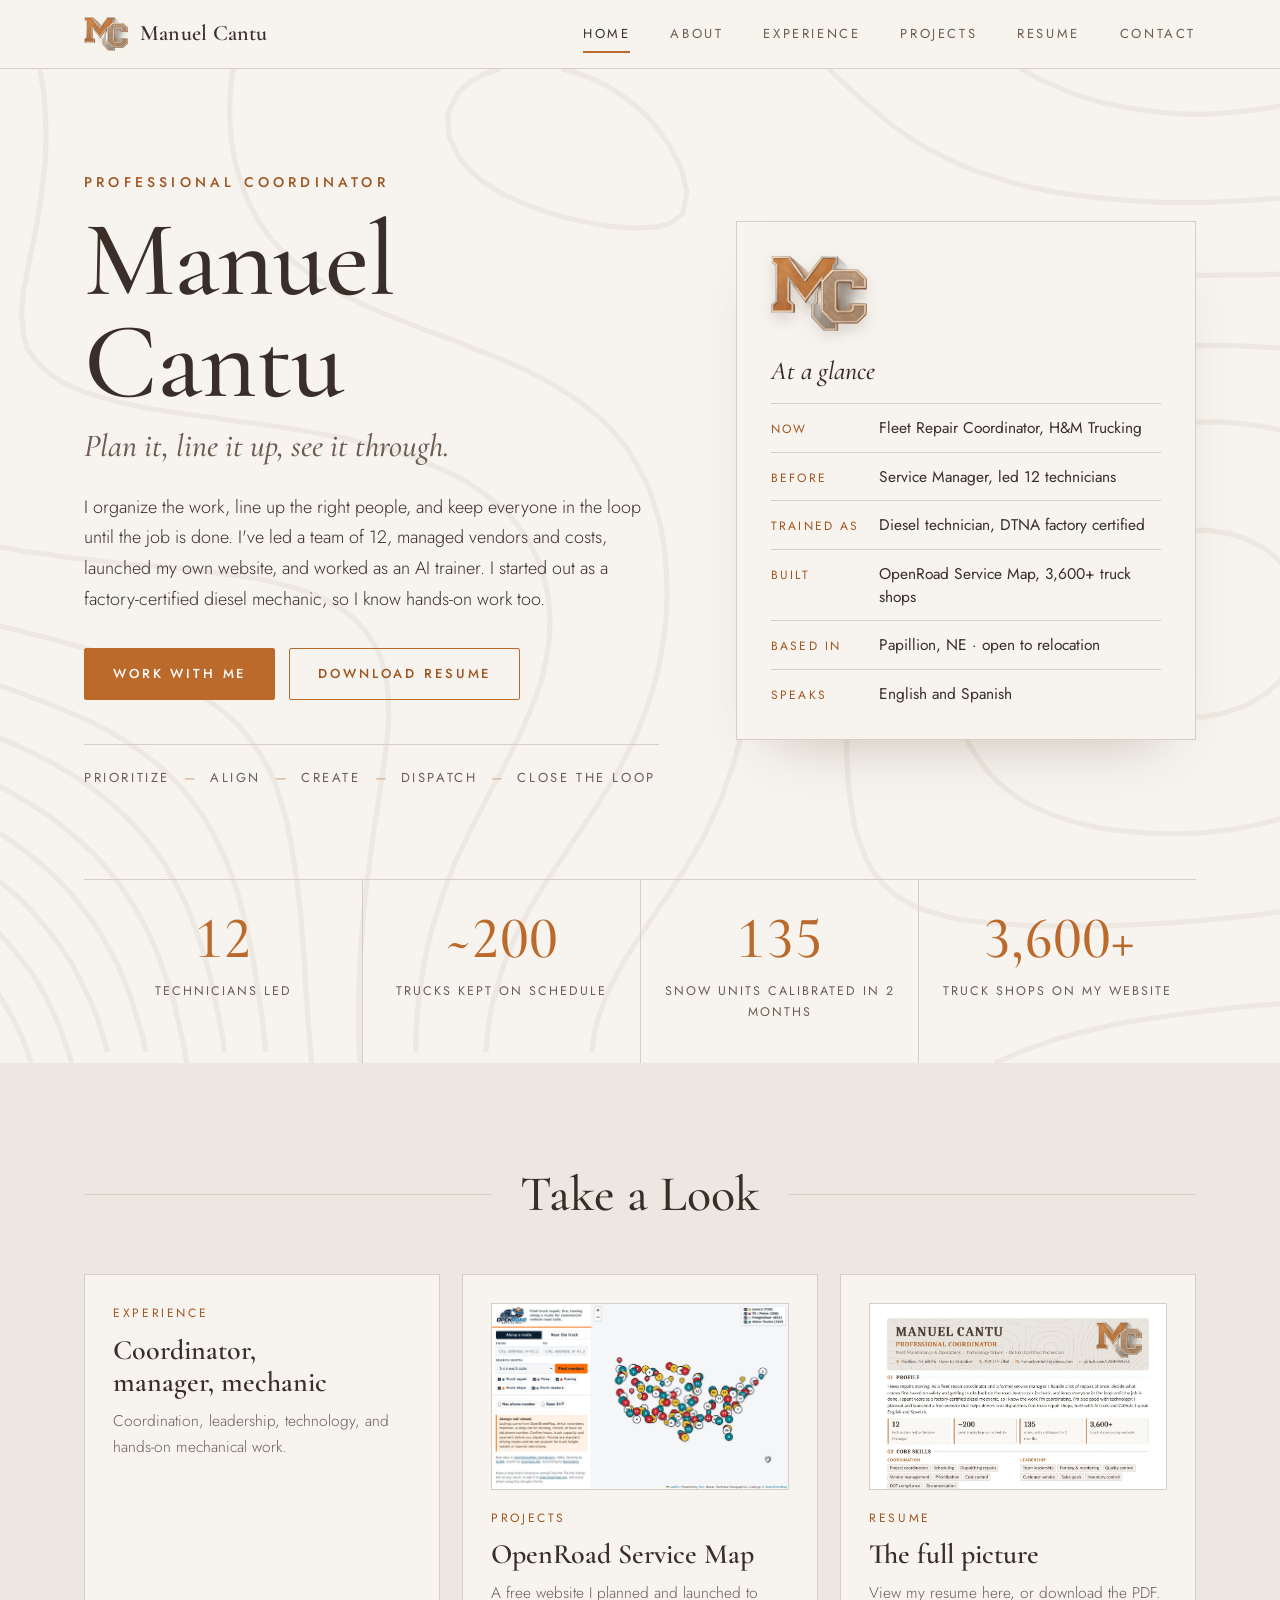
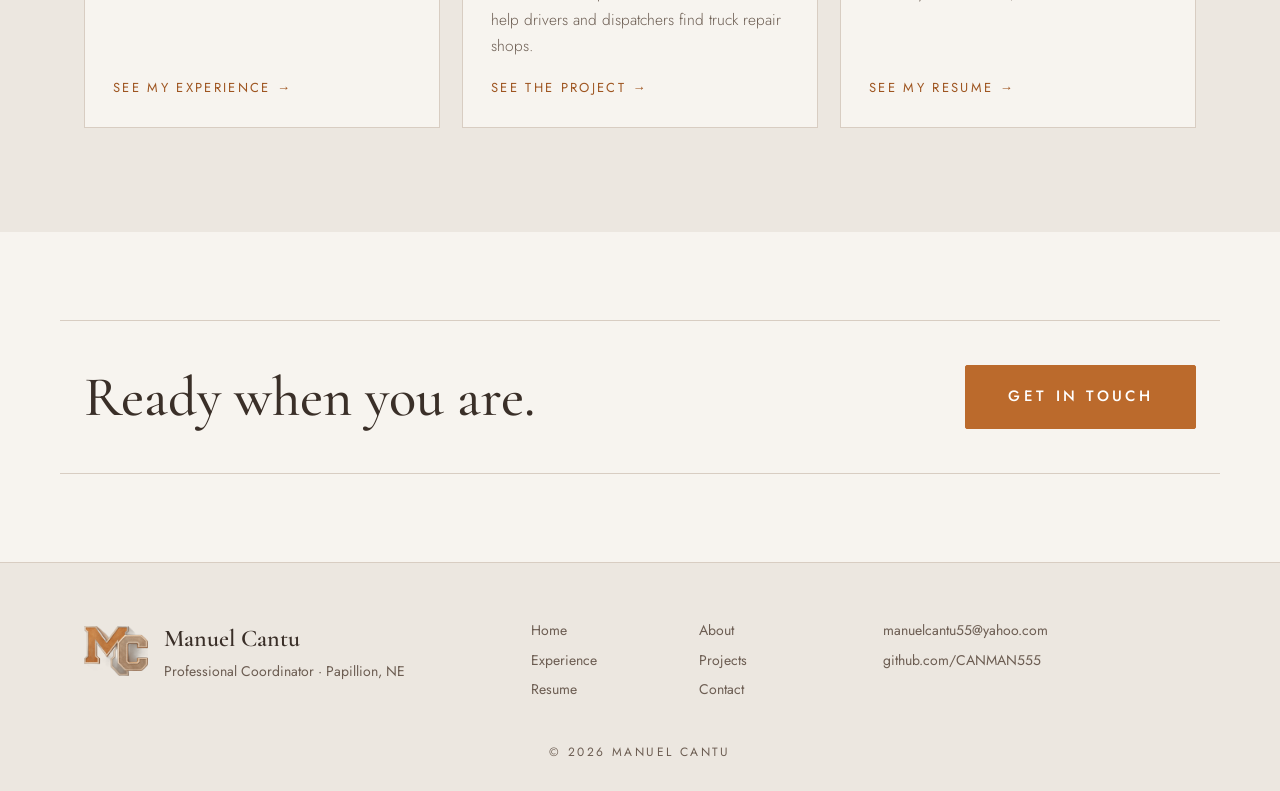
==== commit e51c35e5: "Broaden home and about wording beyond truck repair Drop the 'I keep repairs moving' line and the tru" ====
--- a/index.html
+++ b/index.html
@@ -40,8 +40,8 @@
     <div class="hero-text">
       <p class="kicker">Professional Coordinator</p>
       <h1>Manuel Cantu</h1>
-      <p class="tagline">Every repair, back on the road.</p>
-      <p class="lede">I coordinate truck and trailer repairs for a fleet. Before that I ran a service department, and before that I spent years as a factory-certified diesel mechanic. So I know the work I'm coordinating.</p>
+      <p class="tagline">Plan it, line it up, see it through.</p>
+      <p class="lede">I organize the work, line up the right people, and keep everyone in the loop until the job is done. I've led a team of 12, managed vendors and costs, launched my own website, and worked as an AI trainer. I started out as a factory-certified diesel mechanic, so I know hands-on work too.</p>
       <div class="actions">
         <a class="btn solid" href="contact.html">Work with me</a>
         <a class="btn line" href="assets/Manuel_Cantu_Resume.pdf" download="Manuel_Cantu_Resume.pdf">Download resume</a>
@@ -80,7 +80,7 @@
       <a class="explore-card" href="experience.html">
         <span class="explore-kicker">Experience</span>
         <h3>Coordinator, manager, mechanic</h3>
-        <p>Nine years of keeping trucks running, from the shop floor to the coordinator's desk.</p>
+        <p>Coordination, leadership, technology, and hands-on mechanical work.</p>
         <span class="more">See my experience</span>
       </a>
       <a class="explore-card" href="projects.html">
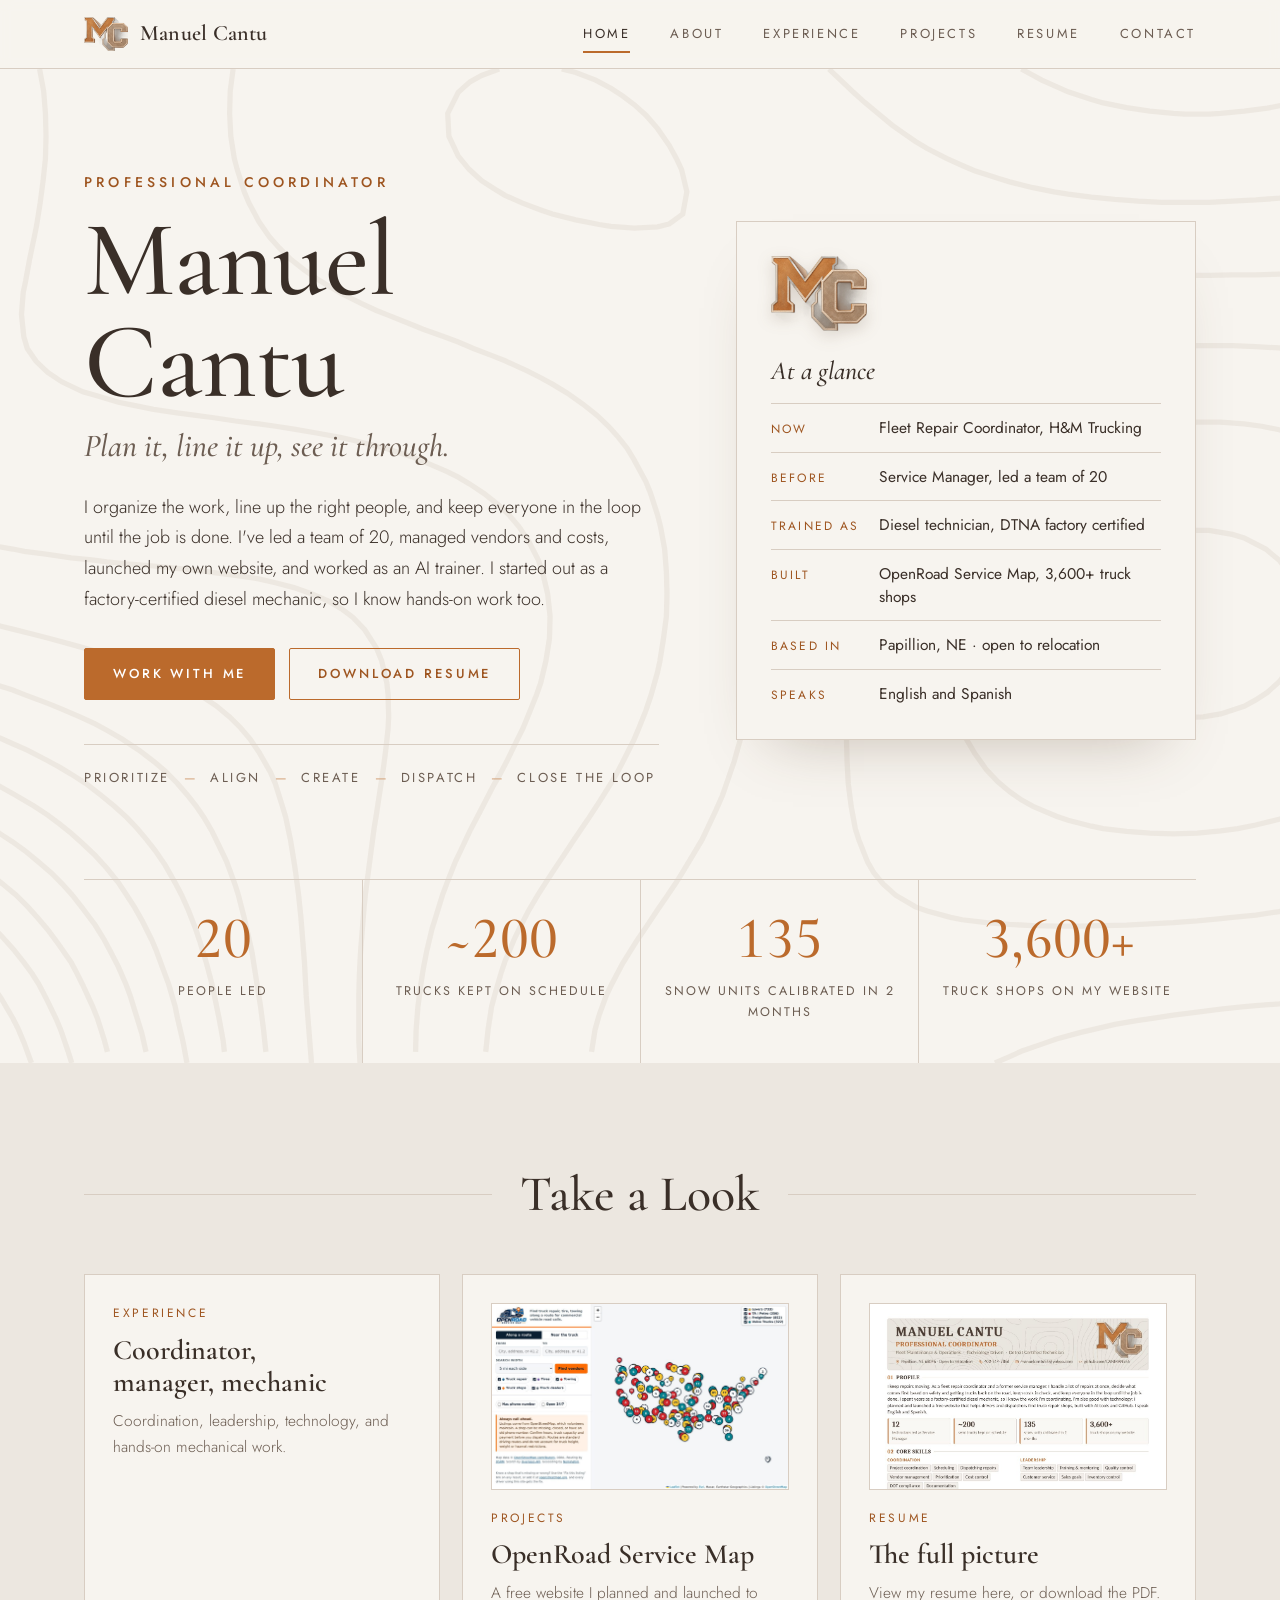
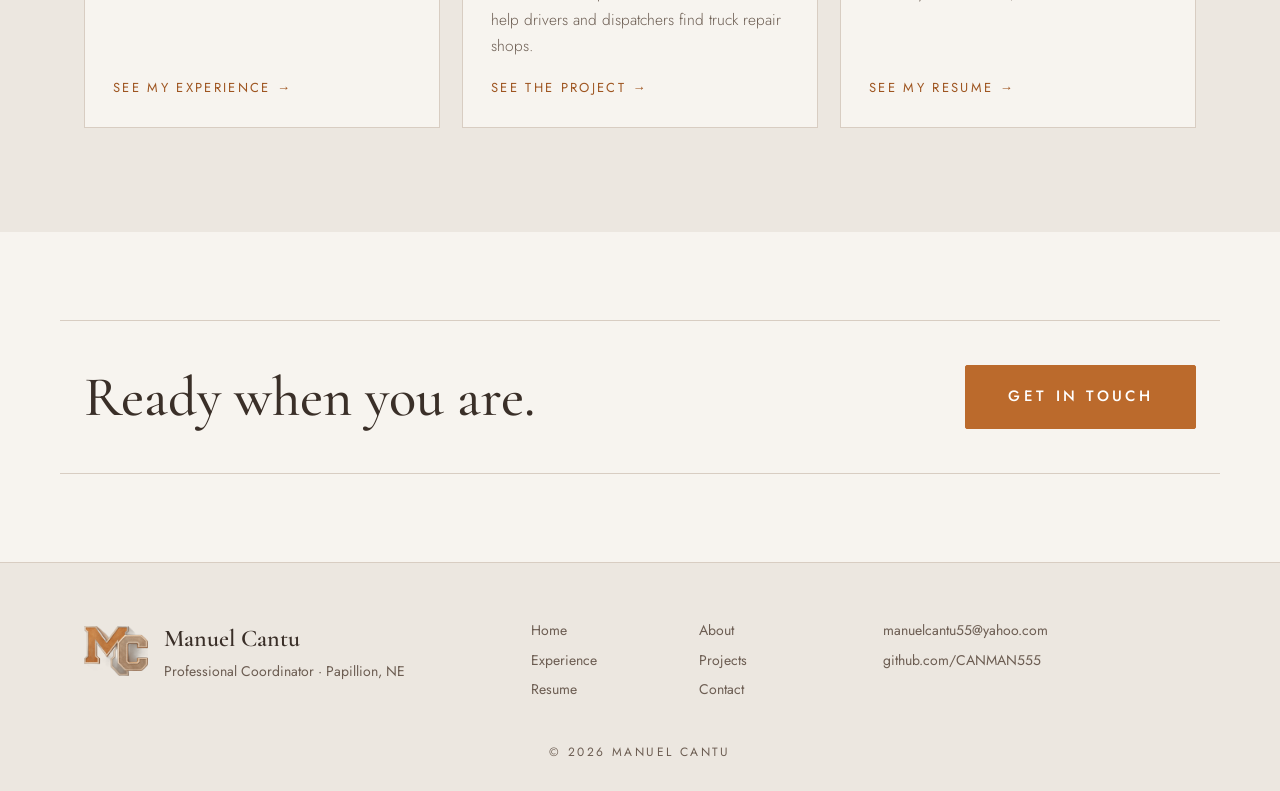
==== commit 15963749: "Update team size led to 20 Co-Authored-By: Claude Opus 5.5 (1M context) <noreply@anthropic.com> Clau" ====
--- a/index.html
+++ b/index.html
@@ -41,7 +41,7 @@
       <p class="kicker">Professional Coordinator</p>
       <h1>Manuel Cantu</h1>
       <p class="tagline">Plan it, line it up, see it through.</p>
-      <p class="lede">I organize the work, line up the right people, and keep everyone in the loop until the job is done. I've led a team of 12, managed vendors and costs, launched my own website, and worked as an AI trainer. I started out as a factory-certified diesel mechanic, so I know hands-on work too.</p>
+      <p class="lede">I organize the work, line up the right people, and keep everyone in the loop until the job is done. I've led a team of 20, managed vendors and costs, launched my own website, and worked as an AI trainer. I started out as a factory-certified diesel mechanic, so I know hands-on work too.</p>
       <div class="actions">
         <a class="btn solid" href="contact.html">Work with me</a>
         <a class="btn line" href="assets/Manuel_Cantu_Resume.pdf" download="Manuel_Cantu_Resume.pdf">Download resume</a>
@@ -55,7 +55,7 @@
       <h2>At a glance</h2>
       <dl>
         <div><dt>Now</dt><dd>Fleet Repair Coordinator, H&amp;M Trucking</dd></div>
-        <div><dt>Before</dt><dd>Service Manager, led 12 technicians</dd></div>
+        <div><dt>Before</dt><dd>Service Manager, led a team of 20</dd></div>
         <div><dt>Trained as</dt><dd>Diesel technician, DTNA factory certified</dd></div>
         <div><dt>Built</dt><dd>OpenRoad Service Map, 3,600+ truck shops</dd></div>
         <div><dt>Based in</dt><dd>Papillion, NE · open to relocation</dd></div>
@@ -65,7 +65,7 @@
   </div>
   <div class="wrap">
     <div class="results" aria-label="Results">
-      <div class="tile"><b>12</b><p>Technicians led</p></div>
+      <div class="tile"><b>20</b><p>People led</p></div>
       <div class="tile"><b>~200</b><p>Trucks kept on schedule</p></div>
       <div class="tile"><b>135</b><p>Snow units calibrated in 2 months</p></div>
       <div class="tile"><b>3,600+</b><p>Truck shops on my website</p></div>
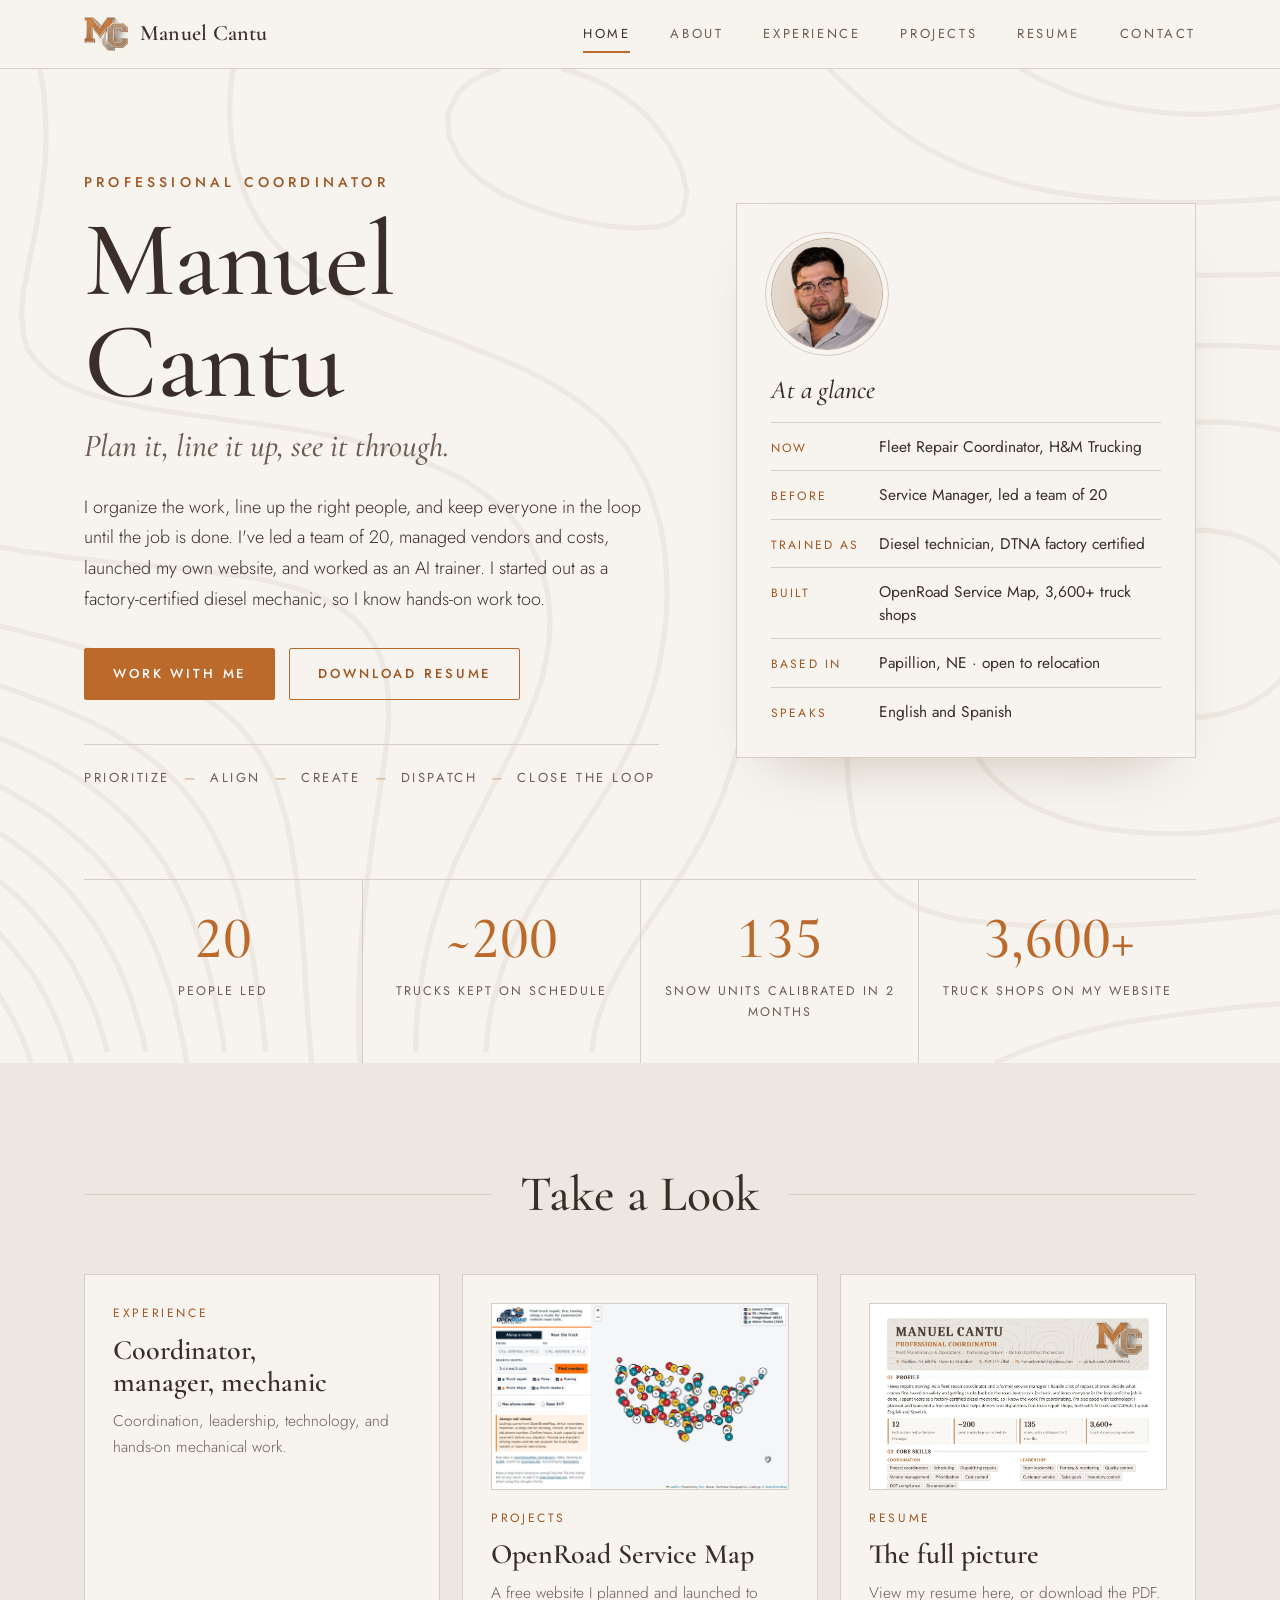
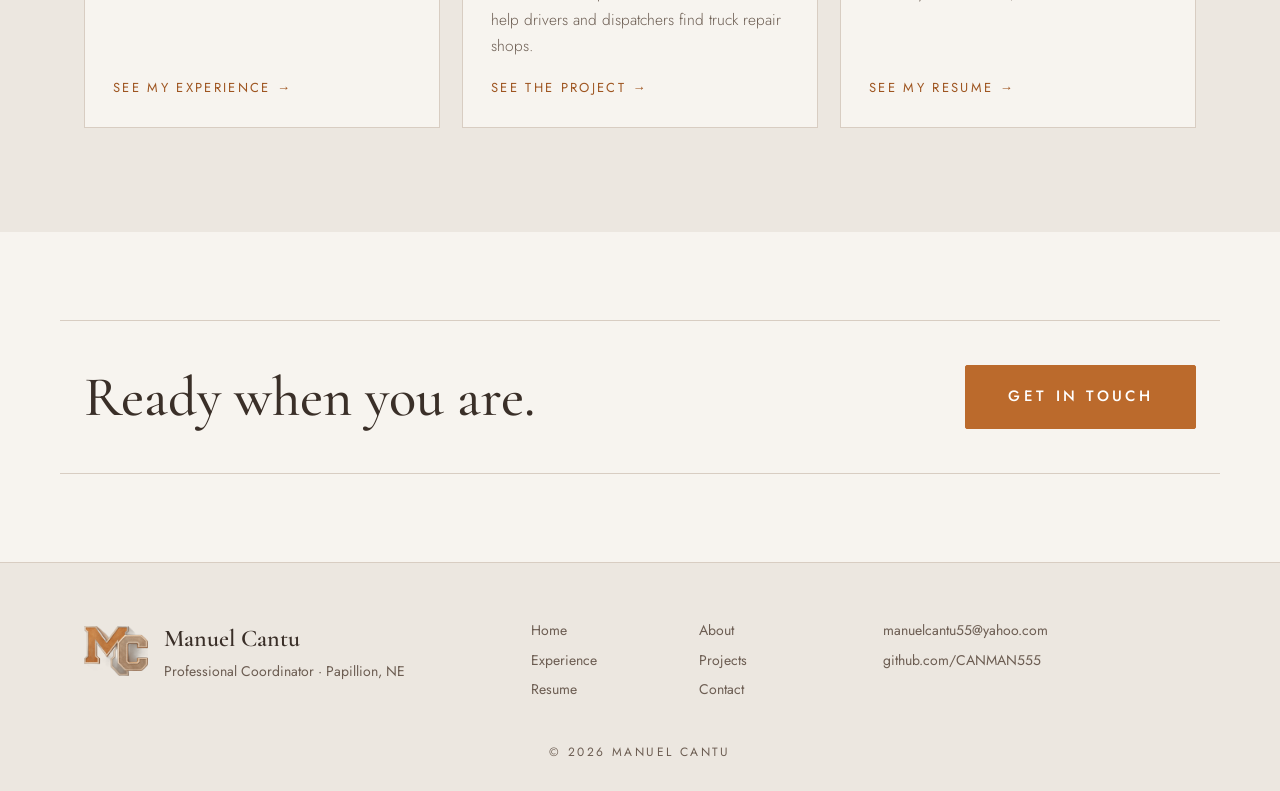
==== commit 2221b2bb: "Add Manny's profile photo on Home, About and Contact The photo's black studio background is replaced" ====
--- a/index.html
+++ b/index.html
@@ -7,7 +7,7 @@
 <meta name="description" content="Manuel Cantu, Professional Coordinator in fleet maintenance and operations. Fleet repair coordinator, former service manager, factory-certified diesel technician, and project lead of the OpenRoad Service Map website.">
 <meta property="og:title" content="Manuel Cantu · Professional Coordinator">
 <meta property="og:description" content="Manuel Cantu, Professional Coordinator in fleet maintenance and operations. Fleet repair coordinator, former service manager, factory-certified diesel technician, and project lead of the OpenRoad Service Map website.">
-<meta property="og:image" content="https://canman555.github.io/manuel-cantu-portfolio/assets/mc-logo.jpg">
+<meta property="og:image" content="https://canman555.github.io/manuel-cantu-portfolio/assets/manny-portrait-600.jpg">
 <meta name="theme-color" content="#f7f4ef">
 <link rel="icon" type="image/png" href="assets/favicon.png">
 <link rel="apple-touch-icon" href="assets/apple-touch-icon.png">
@@ -51,7 +51,7 @@
       </a>
     </div>
     <aside class="glance" aria-label="At a glance">
-      <img class="glance-logo" src="assets/mc-logo.png" alt="MC logo" width="308" height="242">
+      <img class="glance-photo" src="assets/manny-portrait-head.jpg" alt="Manuel Cantu" width="300" height="300">
       <h2>At a glance</h2>
       <dl>
         <div><dt>Now</dt><dd>Fleet Repair Coordinator, H&amp;M Trucking</dd></div>
--- a/styles.css
+++ b/styles.css
@@ -56,7 +56,7 @@
 .mission-line li:not(:last-child)::after { content: "—"; color: var(--peach); margin: 0 14px; letter-spacing: 0; }
 
 .glance { background: var(--white); border: 1px solid var(--line); padding: 34px 34px 22px; box-shadow: 0 30px 60px -36px rgba(90, 64, 40, .35); }
-.glance-logo { width: 96px; margin: 0 0 18px; filter: drop-shadow(0 6px 8px rgba(90, 64, 40, .2)); }
+.glance-photo { display: block; width: 112px; height: 112px; margin: 0 0 18px; border-radius: 50%; object-fit: cover; border: 1px solid var(--taupe); outline: 1px solid var(--line); outline-offset: 5px; }
 .glance h2 { margin: 0 0 10px; font-family: var(--display); font-style: italic; font-weight: 500; font-size: 26px; color: var(--ink); }
 .glance dl { margin: 0; }
 .glance dl div { display: grid; grid-template-columns: 96px 1fr; gap: 12px; padding: 12px 0; border-top: 1px solid var(--line); }
@@ -150,13 +150,11 @@
 #contact { padding: 88px 0 36px; }
 .ticket { position: relative; display: grid; grid-template-columns: auto 1fr auto; gap: 44px; align-items: center; background: var(--white); border: 1px solid var(--taupe); padding: 44px 48px; }
 .ticket::before { content: ""; position: absolute; inset: 6px; border: 1px solid var(--line); pointer-events: none; }
-.stamp { width: 150px; height: 150px; fill: none; stroke: var(--terra); stroke-width: 1.2; transform: rotate(-8deg); }
-.stamp text { fill: var(--terra); stroke: none; font-family: var(--sans); font-size: 12.5px; letter-spacing: .14em; }
-.stamp .mono-m { font-family: var(--display); font-size: 40px; letter-spacing: 0; }
 .ticket h2 { margin: 0 0 16px; font-family: var(--display); font-weight: 500; font-size: clamp(38px, 4.6vw, 62px); line-height: 1; }
 .contact-list { list-style: none; margin: 0; padding: 0; display: flex; flex-wrap: wrap; gap: 6px 28px; font-size: 16px; }
 .contact-list a { text-decoration: none; border-bottom: 1px solid var(--peach); }
 .contact-list a:hover { color: var(--terra); }
+.ticket-photo { display: block; width: 150px; height: 150px; border-radius: 50%; object-fit: cover; border: 1px solid var(--taupe); outline: 1px solid var(--peach); outline-offset: 6px; }
 .ticket-actions { display: grid; gap: 12px; justify-items: stretch; text-align: center; }
 .foot { margin: 30px 0 0; text-align: center; font-size: 12.5px; color: var(--ink-soft); letter-spacing: .2em; text-transform: uppercase; }
 
@@ -211,7 +209,7 @@
   .departures ul { padding-left: 40px; font-size: 15px; }
   .shots { padding: 0 34px 34px 0; }
   .ticket { grid-template-columns: 1fr; padding: 32px 22px; justify-items: start; gap: 24px; }
-  .stamp { width: 110px; height: 110px; }
+  .ticket-photo { width: 110px; height: 110px; }
   .ticket-actions { grid-auto-flow: row; width: 100%; }
 }
 
@@ -249,8 +247,10 @@
 .cta h2 { margin: 0; font-family: var(--display); font-weight: 500; font-size: clamp(36px, 4.4vw, 58px); line-height: 1; }
 
 /* ---------- About ---------- */
-.profile { display: grid; grid-template-columns: 200px 1fr; gap: 56px; align-items: start; }
-.profile-logo { width: 100%; filter: drop-shadow(0 10px 14px rgba(90, 64, 40, .2)); }
+.profile { display: grid; grid-template-columns: 240px 1fr; gap: 64px; align-items: start; }
+.profile-photo { position: relative; margin: 0; }
+.profile-photo::before { content: ""; position: absolute; inset: 14px -14px -14px 14px; border: 1px solid var(--peach); }
+.profile-photo img { position: relative; display: block; width: 100%; height: auto; border: 1px solid var(--taupe); }
 .profile-text p { margin: 0 0 18px; max-width: 40em; font-size: 19px; font-weight: 300; line-height: 1.75; }
 .profile-text p:first-child::first-letter { font-family: var(--display); font-size: 3.4em; float: left; line-height: .85; padding: 6px 10px 0 0; color: var(--orange); }
 
@@ -312,7 +312,7 @@
 @media (max-width: 640px) {
   .explore { grid-template-columns: 1fr; }
   .profile { grid-template-columns: 1fr; gap: 24px; }
-  .profile-logo { width: 120px; }
+  .profile-photo { width: 180px; }
   .profile-text p { font-size: 17px; }
   .resume-pages { grid-template-columns: 1fr; }
   .cta-inner { flex-direction: column; align-items: flex-start; }
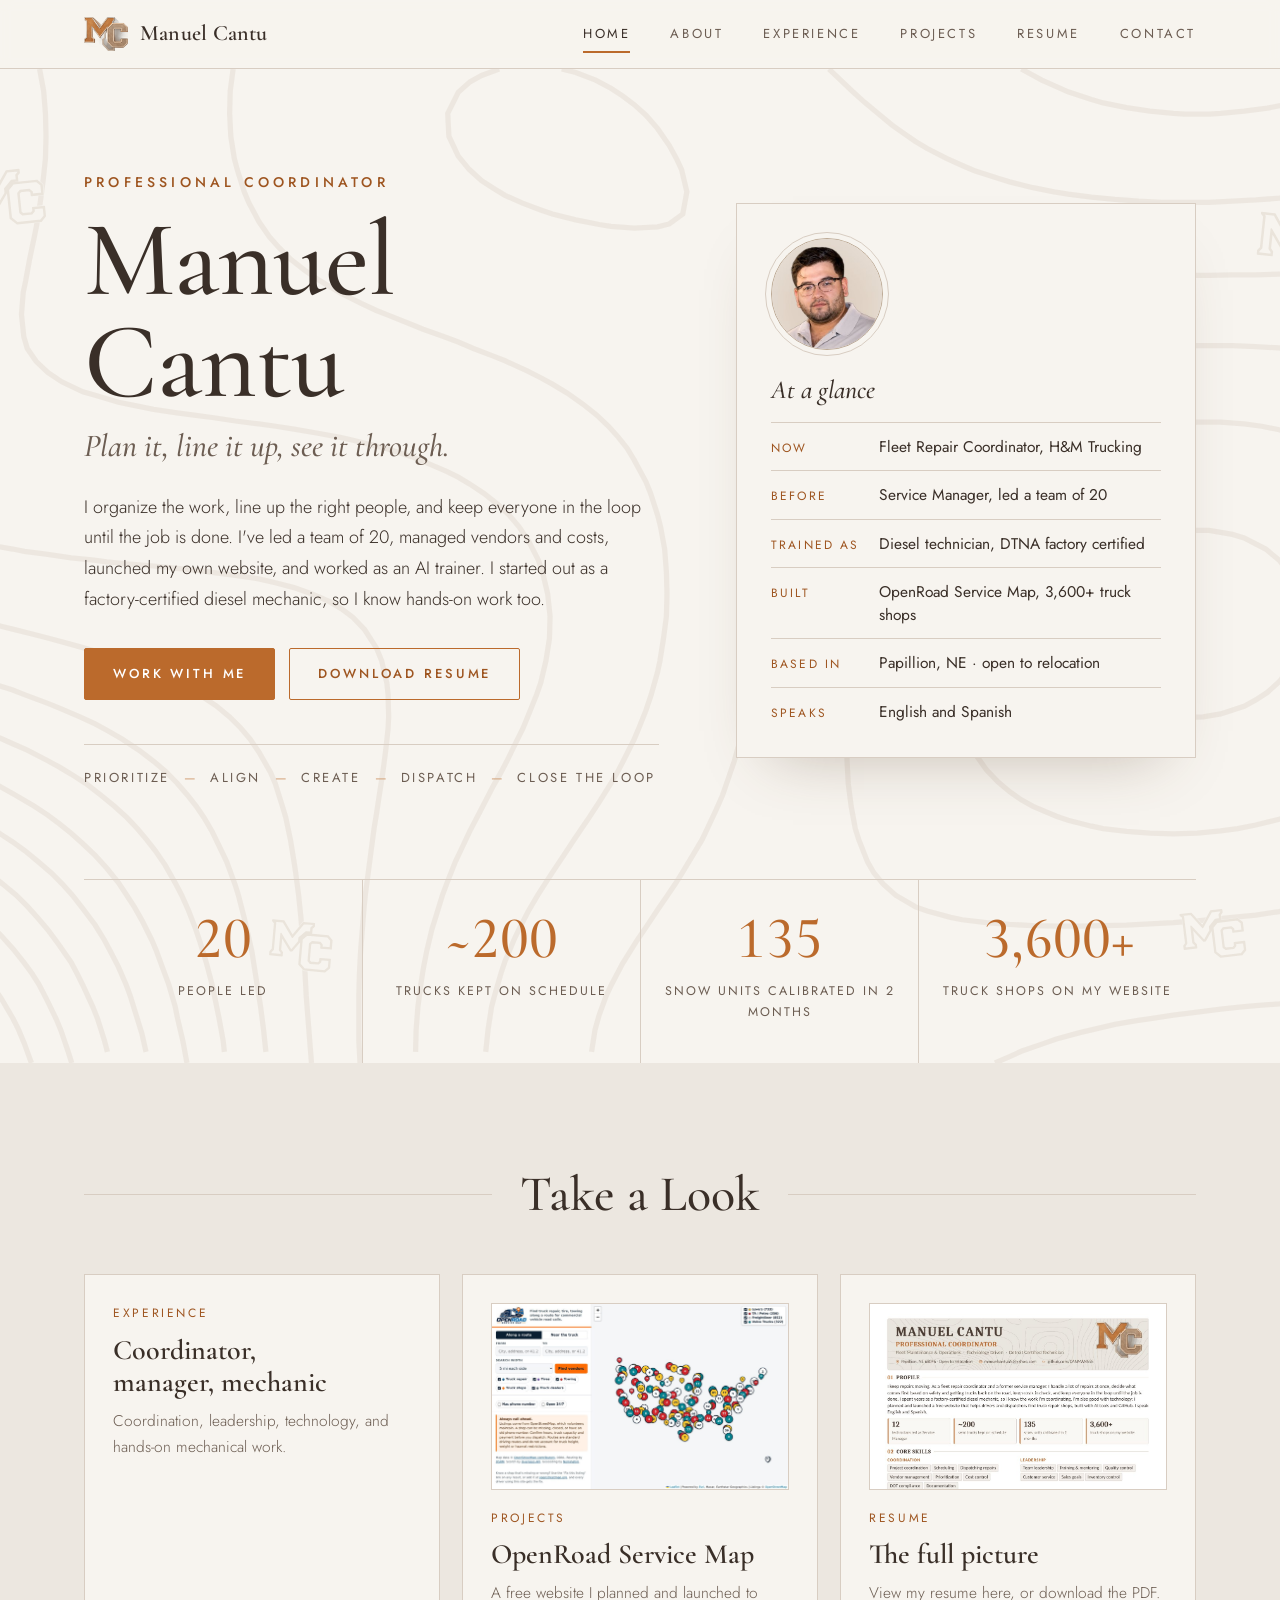
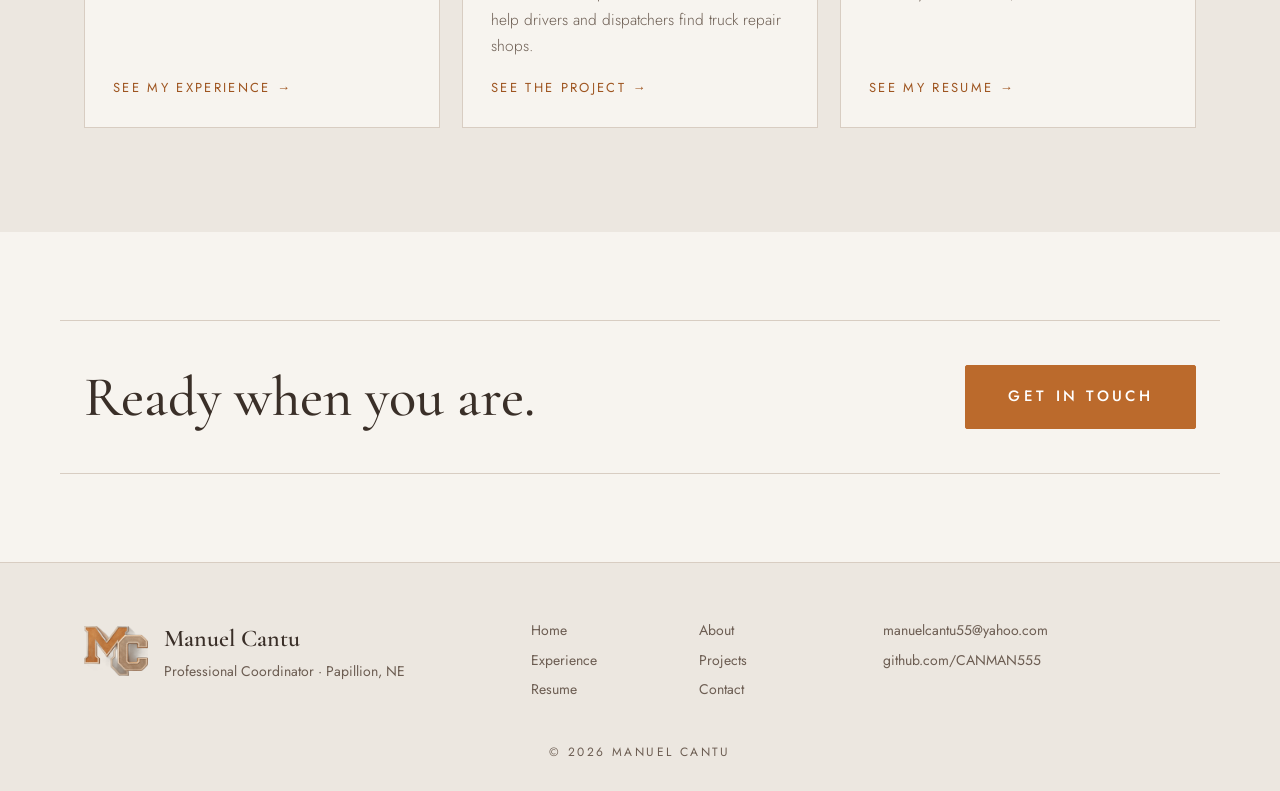
==== commit 89e48bdf: "Give the results row a group role so its label is valid Co-Authored-By: Claude Opus 5.5 (1M context)" ====
--- a/index.html
+++ b/index.html
@@ -64,7 +64,7 @@
     </aside>
   </div>
   <div class="wrap">
-    <div class="results" aria-label="Results">
+    <div class="results" role="group" aria-label="Results">
       <div class="tile"><b>20</b><p>People led</p></div>
       <div class="tile"><b>~200</b><p>Trucks kept on schedule</p></div>
       <div class="tile"><b>135</b><p>Snow units calibrated in 2 months</p></div>
--- a/styles.css
+++ b/styles.css
@@ -43,7 +43,7 @@
 /* ---------- Home ---------- */
 .hero {
   padding: clamp(56px, 8vw, 104px) 0 0;
-  background: url("assets/route-lines.svg") center top / cover no-repeat, var(--white);
+  background: url("assets/route-lines-hero.svg") center top / cover no-repeat, var(--white);
 }
 .hero-grid { display: grid; grid-template-columns: 1.25fr 1fr; gap: clamp(40px, 6vw, 88px); align-items: center; }
 .hero-grid > * { min-width: 0; }
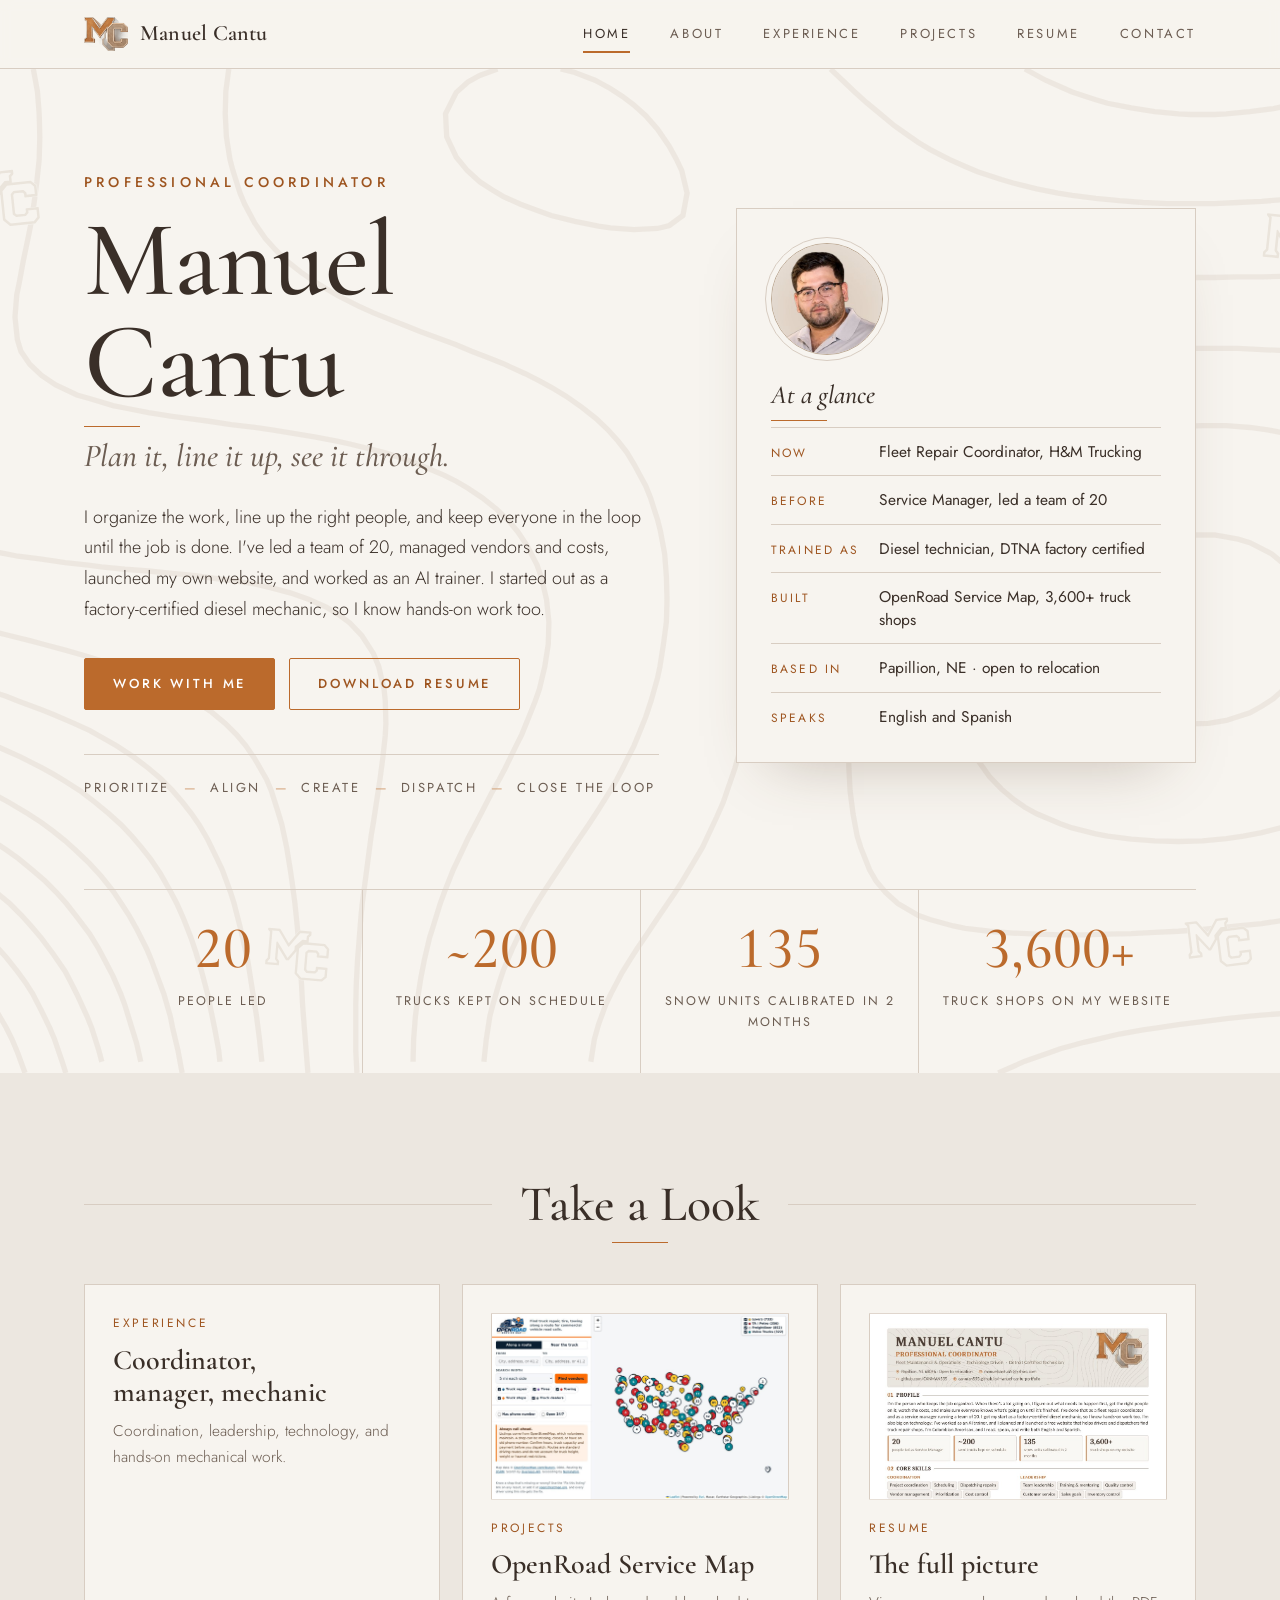
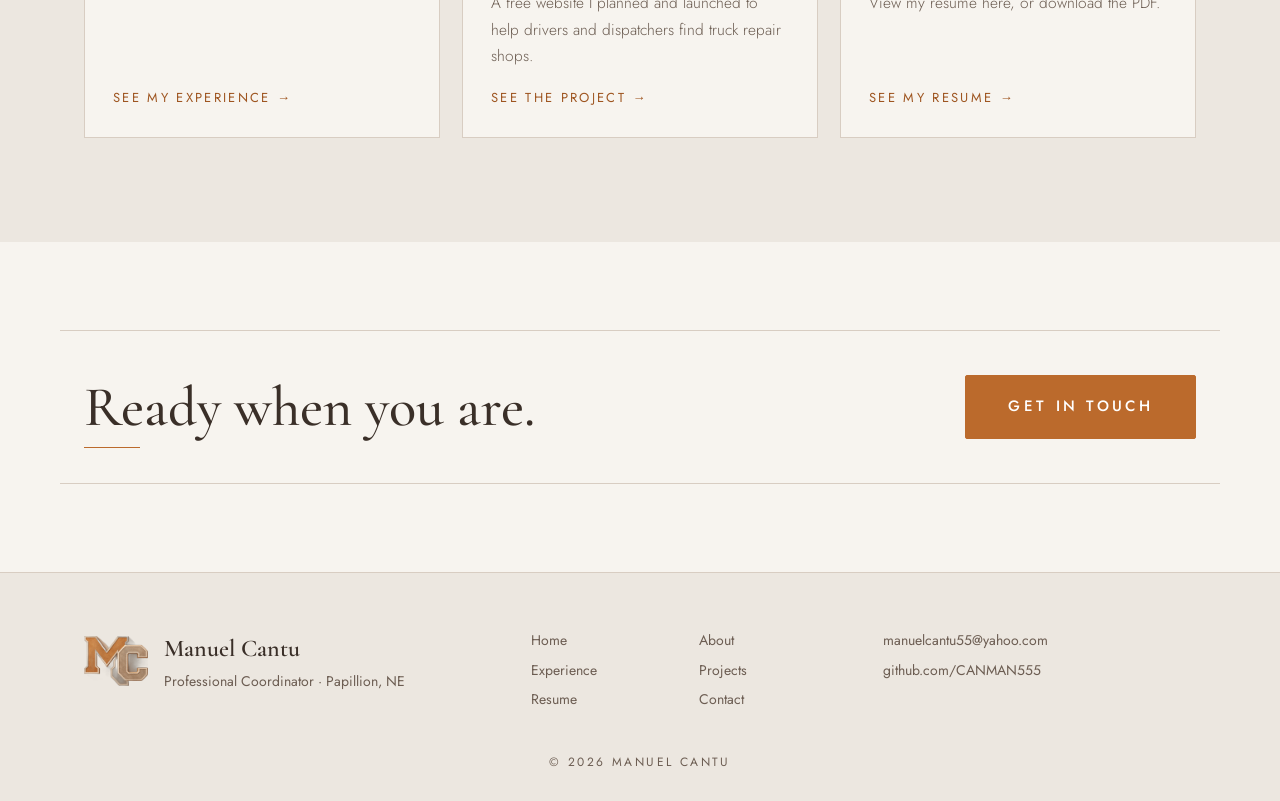
==== commit 66afd123: "Add scroll animation system: progress bar, reveals, heading lines, image wipes All motion lives in a" ====
--- a/index.html
+++ b/index.html
@@ -14,6 +14,8 @@
 <link rel="preload" href="assets/fonts/cormorant-500.woff2" as="font" type="font/woff2" crossorigin>
 <link rel="preload" href="assets/fonts/jost-300-600.woff2" as="font" type="font/woff2" crossorigin>
 <link rel="stylesheet" href="styles.css">
+<link rel="stylesheet" href="assets/css/motion.css">
+<script src="assets/js/motion.js"></script>
 </head>
 <body>
 
@@ -38,21 +40,21 @@
 <section class="hero" id="top">
   <div class="wrap hero-grid">
     <div class="hero-text">
-      <p class="kicker">Professional Coordinator</p>
-      <h1>Manuel Cantu</h1>
-      <p class="tagline">Plan it, line it up, see it through.</p>
-      <p class="lede">I organize the work, line up the right people, and keep everyone in the loop until the job is done. I've led a team of 20, managed vendors and costs, launched my own website, and worked as an AI trainer. I started out as a factory-certified diesel mechanic, so I know hands-on work too.</p>
-      <div class="actions">
+      <p class="kicker" data-reveal>Professional Coordinator</p>
+      <h1 data-reveal="heading">Manuel Cantu</h1>
+      <p class="tagline" data-reveal>Plan it, line it up, see it through.</p>
+      <p class="lede" data-reveal>I organize the work, line up the right people, and keep everyone in the loop until the job is done. I've led a team of 20, managed vendors and costs, launched my own website, and worked as an AI trainer. I started out as a factory-certified diesel mechanic, so I know hands-on work too.</p>
+      <div class="actions" data-reveal>
         <a class="btn solid" href="contact.html">Work with me</a>
         <a class="btn line" href="assets/Manuel_Cantu_Resume.pdf" download="Manuel_Cantu_Resume.pdf">Download resume</a>
       </div>
-      <a class="mission-line" href="about.html#mission" aria-label="My mission: Prioritize, Align, Create, Dispatch, Close the loop">
+      <a class="mission-line" href="about.html#mission" aria-label="My mission: Prioritize, Align, Create, Dispatch, Close the loop" data-reveal>
         <span>Prioritize</span><span>Align</span><span>Create</span><span>Dispatch</span><span>Close the loop</span>
       </a>
     </div>
-    <aside class="glance" aria-label="At a glance">
-      <img class="glance-photo" src="assets/manny-portrait-head.jpg" alt="Manuel Cantu" width="300" height="300">
-      <h2>At a glance</h2>
+    <aside class="glance" aria-label="At a glance" data-reveal>
+      <img class="glance-photo" src="assets/manny-portrait-head.jpg" alt="Manuel Cantu" width="300" height="300" data-reveal="image">
+      <h2 data-reveal="line">At a glance</h2>
       <dl>
         <div><dt>Now</dt><dd>Fleet Repair Coordinator, H&amp;M Trucking</dd></div>
         <div><dt>Before</dt><dd>Service Manager, led a team of 20</dd></div>
@@ -65,33 +67,33 @@
   </div>
   <div class="wrap">
     <div class="results" role="group" aria-label="Results">
-      <div class="tile"><b>20</b><p>People led</p></div>
-      <div class="tile"><b>~200</b><p>Trucks kept on schedule</p></div>
-      <div class="tile"><b>135</b><p>Snow units calibrated in 2 months</p></div>
-      <div class="tile"><b>3,600+</b><p>Truck shops on my website</p></div>
+      <div class="tile" data-reveal><b>20</b><p>People led</p></div>
+      <div class="tile" data-reveal><b>~200</b><p>Trucks kept on schedule</p></div>
+      <div class="tile" data-reveal><b>135</b><p>Snow units calibrated in 2 months</p></div>
+      <div class="tile" data-reveal><b>3,600+</b><p>Truck shops on my website</p></div>
     </div>
   </div>
 </section>
 
 <section class="plain" id="explore">
   <div class="wrap">
-    <h2 class="rule">Take a Look</h2>
+    <h2 class="rule" data-reveal="heading">Take a Look</h2>
     <div class="explore">
-      <a class="explore-card" href="experience.html">
+      <a class="explore-card" href="experience.html" data-reveal>
         <span class="explore-kicker">Experience</span>
         <h3>Coordinator, manager, mechanic</h3>
         <p>Coordination, leadership, technology, and hands-on mechanical work.</p>
         <span class="more">See my experience</span>
       </a>
-      <a class="explore-card" href="projects.html">
-        <img src="assets/openroad-desktop.jpg" alt="OpenRoad Service Map showing truck service locations across the US" width="1200" height="750" loading="lazy">
+      <a class="explore-card" href="projects.html" data-reveal>
+        <img src="assets/openroad-desktop.jpg" alt="OpenRoad Service Map showing truck service locations across the US" width="1200" height="750" loading="lazy" data-reveal="image">
         <span class="explore-kicker">Projects</span>
         <h3>OpenRoad Service Map</h3>
         <p>A free website I planned and launched to help drivers and dispatchers find truck repair shops.</p>
         <span class="more">See the project</span>
       </a>
-      <a class="explore-card" href="resume.html">
-        <img src="assets/resume-page-1.jpg" alt="First page of Manuel Cantu's resume" width="935" height="1210" loading="lazy" class="crop-top">
+      <a class="explore-card" href="resume.html" data-reveal>
+        <img src="assets/resume-page-1.jpg" alt="First page of Manuel Cantu's resume" width="935" height="1210" loading="lazy" class="crop-top" data-reveal="image">
         <span class="explore-kicker">Resume</span>
         <h3>The full picture</h3>
         <p>View my resume here, or download the PDF.</p>
@@ -103,8 +105,8 @@
 
 <section class="band cta">
   <div class="wrap cta-inner">
-    <h2>Ready when you are.</h2>
-    <a class="btn solid big" href="contact.html">Get in touch</a>
+    <h2 data-reveal="heading">Ready when you are.</h2>
+    <a class="btn solid big" href="contact.html" data-reveal>Get in touch</a>
   </div>
 </section>
 
--- a/assets/css/motion.css
+++ b/assets/css/motion.css
@@ -0,0 +1,80 @@
+/* Motion: scroll progress bar, reveal on scroll, heading lines and image wipes.
+   Elements opt in with data-reveal in the HTML:
+     data-reveal            fade in and rise 24px
+     data-reveal="heading"  fade in and rise, then draw a thin line underneath
+     data-reveal="line"     only draw the line (for headings inside a card that already reveals)
+     data-reveal="image"    wipe up from the bottom while easing from 1.08 to 1
+   Hidden states only apply once motion.js has put the "motion" class on <html>,
+   so every page stays fully readable if JavaScript is off or fails. */
+
+:root {
+  --motion-ease: cubic-bezier(.22, 1, .36, 1);
+  --motion-rise: 24px;
+  --motion-time: .9s;
+  --motion-image-time: 1.2s;
+  --motion-line-time: 1.1s;
+}
+
+/* ---------- Scroll progress ---------- */
+.scroll-progress {
+  position: fixed; top: 0; left: 0; right: 0; z-index: 40;
+  height: 2px; background: var(--orange);
+  transform: scaleX(0); transform-origin: 0 50%;
+  pointer-events: none;
+}
+
+/* ---------- Fade and rise ---------- */
+html.motion [data-reveal]:not([data-reveal="line"]):not([data-reveal="image"]):not(.reveal-done) {
+  opacity: 0;
+  transform: translate3d(0, var(--motion-rise), 0);
+  transition: opacity var(--motion-time) var(--motion-ease), transform var(--motion-time) var(--motion-ease);
+}
+html.motion [data-reveal].is-revealed:not([data-reveal="line"]):not([data-reveal="image"]):not(.reveal-done) {
+  opacity: 1;
+  transform: none;
+}
+
+/* ---------- Heading lines ---------- */
+[data-reveal="heading"], [data-reveal="line"] { position: relative; }
+.reveal-line {
+  position: absolute; left: 0; bottom: -.22em;
+  width: 56px; height: 1px; background: var(--orange);
+  transform-origin: 0 50%;
+  pointer-events: none;
+}
+h2.rule .reveal-line { left: 50%; margin-left: -28px; transform-origin: 50% 50%; }
+/* Big titles get a little room so the line never touches the line of text below them. */
+h1[data-reveal="heading"] { margin-bottom: 24px; }
+h1 > .reveal-line { bottom: -14px; }
+.glance h2 > .reveal-line { bottom: -4px; }
+html.motion .reveal-line { transition: transform var(--motion-line-time) var(--motion-ease) .3s; }
+html.motion [data-reveal]:not(.is-revealed) > .reveal-line { transform: scaleX(0); }
+
+/* ---------- Image wipe ---------- */
+/* Images wait invisible (but unclipped, so the browser can tell when they scroll into view).
+   On entry motion.js "arms" them: fully clipped from the top, then the clip opens upward.
+   The image starts at 1.08 with its sides trimmed by the same amount (3.7%), so it never spills outside its frame. */
+html.motion img[data-reveal="image"]:not(.reveal-done) {
+  opacity: 0;
+  transform: scale(1.08);
+}
+html.motion img[data-reveal="image"].is-armed:not(.reveal-done) {
+  opacity: 1;
+  clip-path: inset(100% 3.7% 0 3.7%);
+  transition: clip-path var(--motion-image-time) var(--motion-ease), transform var(--motion-image-time) var(--motion-ease);
+}
+html.motion img[data-reveal="image"].is-armed.is-revealed:not(.reveal-done) {
+  clip-path: inset(0 0 0 0);
+  transform: none;
+}
+
+/* ---------- Printing and reduced motion: show everything, move nothing ---------- */
+@media print {
+  .scroll-progress { display: none; }
+  html.motion [data-reveal] { opacity: 1 !important; transform: none !important; clip-path: none !important; }
+}
+@media (prefers-reduced-motion: reduce) {
+  html.motion [data-reveal], html.motion .reveal-line {
+    opacity: 1 !important; transform: none !important; clip-path: none !important; transition: none !important;
+  }
+}
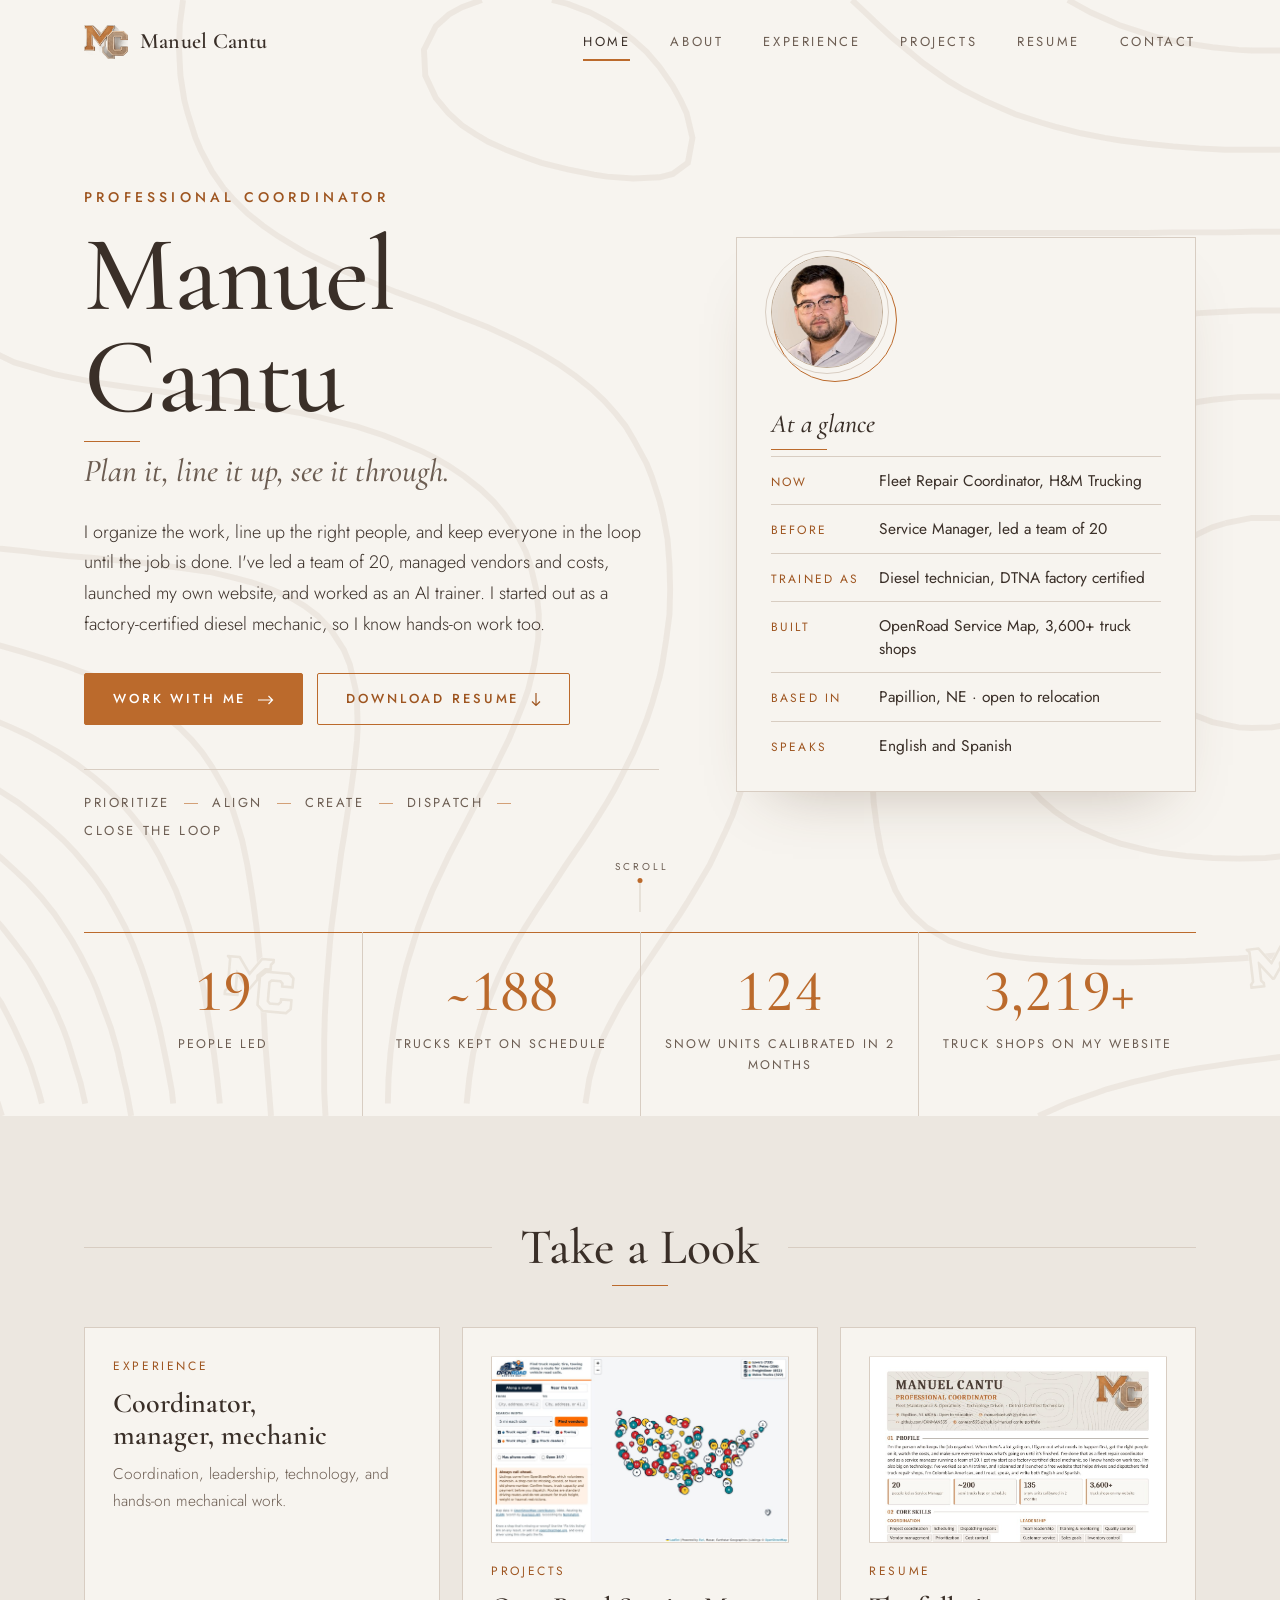
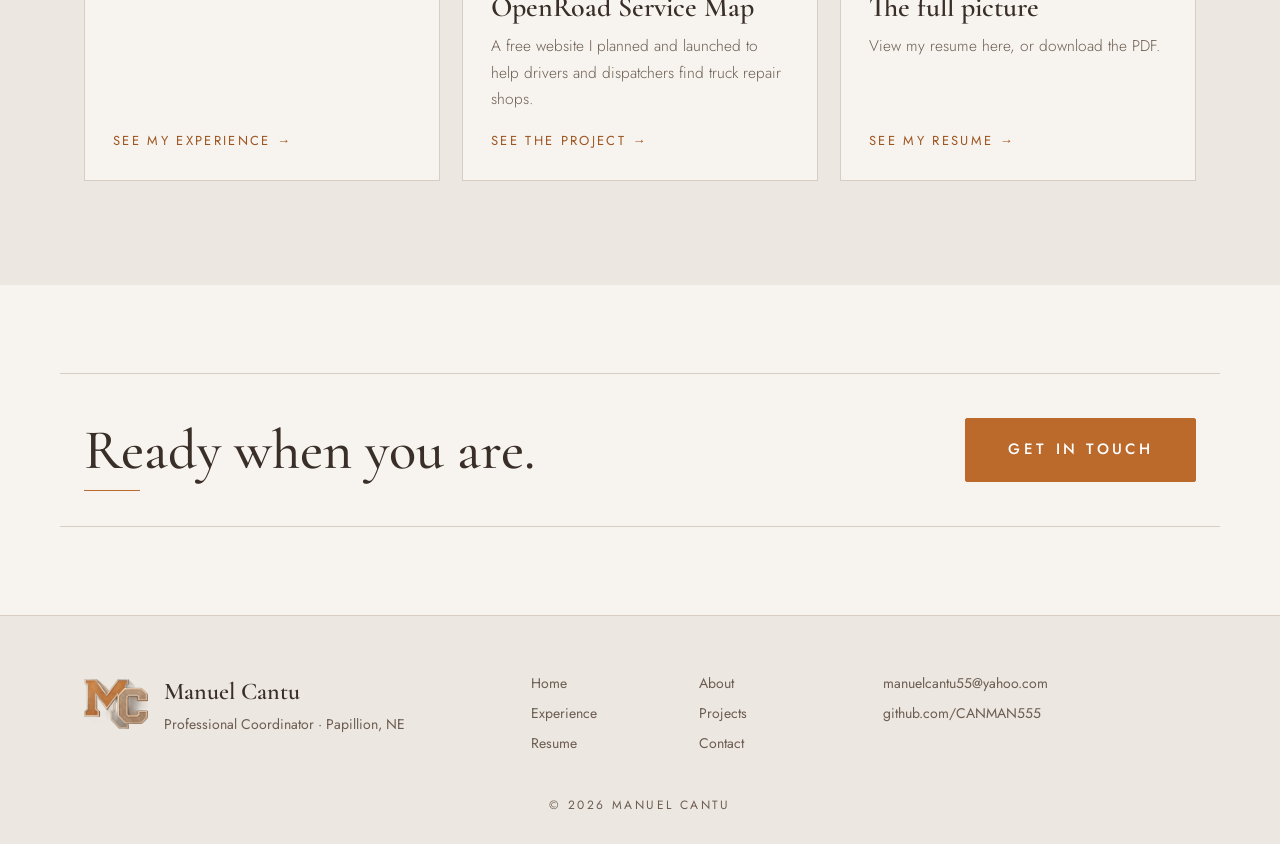
==== commit 4ca680f5: "Count up the four number tiles, draw a line across each tile, add tile hover Co-Authored-By: Claude " ====
--- a/index.html
+++ b/index.html
@@ -67,10 +67,10 @@
   </div>
   <div class="wrap">
     <div class="results" role="group" aria-label="Results">
-      <div class="tile" data-reveal><b>20</b><p>People led</p></div>
-      <div class="tile" data-reveal><b>~200</b><p>Trucks kept on schedule</p></div>
-      <div class="tile" data-reveal><b>135</b><p>Snow units calibrated in 2 months</p></div>
-      <div class="tile" data-reveal><b>3,600+</b><p>Truck shops on my website</p></div>
+      <div class="tile" data-reveal><b data-count="20">20</b><p>People led</p></div>
+      <div class="tile" data-reveal><b data-count="200">~200</b><p>Trucks kept on schedule</p></div>
+      <div class="tile" data-reveal><b data-count="135">135</b><p>Snow units calibrated in 2 months</p></div>
+      <div class="tile" data-reveal><b data-count="3600">3,600+</b><p>Truck shops on my website</p></div>
     </div>
   </div>
 </section>
--- a/assets/css/motion.css
+++ b/assets/css/motion.css
@@ -5,7 +5,31 @@
      data-reveal="line"     only draw the line (for headings inside a card that already reveals)
      data-reveal="image"    wipe up from the bottom while easing from 1.08 to 1
    Hidden states only apply once motion.js has put the "motion" class on <html>,
-   so every page stays fully readable if JavaScript is off or fails. */
+   so every page stays fully readable if JavaScript is off or fails.
+
+   Page transitions (bottom of this file):
+     html.pt-intro    first visit in a session: cream cover, a terracotta line draws across, then it all lifts away
+     .pt-panel        leaving a page (browsers without View Transitions): a cream panel wipes up from the bottom
+     html.pt-arrive   the next page: the same cover lifts off the top to reveal it
+     @view-transition browsers that support it slide the new page up over the old one natively
+   The covers never take clicks or focus, and none of it runs with reduced motion.
+
+   Header (after page transitions):
+     html.nav-js      motion.js is running: the header floats over the top of the page
+     .nav.is-scrolled past 40px: cream bar, soft shadow, hairline border, slightly smaller
+     .nav.is-hidden   scrolling down: the header slides away; scrolling up brings it back
+     html.menu-open   phone menu open: full-screen cream overlay, page locked behind it
+   Without JavaScript the header stays exactly as styles.css draws it.
+
+   Home hero (after the header):
+     h1.is-split      the name, split into words (masks) and letters that rise into view, 30ms apart
+     .photo-wrap      holds the headshot and its offset terracotta ring; drifts slower than the page
+     .hero .btn       fill sweeps in from the left, arrow nudges, slight lift, gentle pull toward the cursor
+     .scroll-cue      thin line above the numbers with a dot that travels down it
+     a.mission-line   words fade in one by one, the separators draw between them, each word underlines on hover
+     .glance          the "At a glance" card lifts on hover with a line along its top; its rows fade in in turn
+     .tile            the four numbers count up once (motion.js reads data-count), a terracotta line draws
+                      across each tile's top from left to right, and on hover the number rises and the label warms */
 
 :root {
   --motion-ease: cubic-bezier(.22, 1, .36, 1);
@@ -13,7 +37,15 @@
   --motion-time: .9s;
   --motion-image-time: 1.2s;
   --motion-line-time: 1.1s;
-}
+  --page-ease: cubic-bezier(.76, 0, .24, 1);
+  --page-intro-time: .9s;
+  --page-wipe-time: .6s;
+  --page-lift-time: .7s;
+  --nav-h: 84px;             /* header height at the top of the page */
+  --nav-shrink: 14px;        /* how much shorter it gets once scrolled */
+  --nav-time: .6s;
+}
+@media (max-width: 760px) { :root { --nav-h: 64px; --nav-shrink: 8px; } }
 
 /* ---------- Scroll progress ---------- */
 .scroll-progress {
@@ -68,13 +100,357 @@
   transform: none;
 }
 
+/* ---------- Page transitions ---------- */
+/* The cover is a pseudo-element on <html>, so it is in place from the very first paint. */
+html.pt-intro::after,
+html.pt-arrive::after {
+  content: ""; position: fixed; top: 0; left: 0; right: 0; bottom: 0; z-index: 100;
+  background: var(--white);
+  pointer-events: none;
+}
+html.pt-intro::after { animation: pt-lift var(--page-intro-time) var(--page-ease) both; }
+html.pt-intro::before {
+  content: ""; position: fixed; top: 50%; left: 50%; z-index: 101;
+  width: min(360px, 56vw); height: 1px; margin-left: calc(min(360px, 56vw) / -2);
+  background: var(--orange);
+  pointer-events: none;
+  animation: pt-line var(--page-intro-time) var(--page-ease) both;
+}
+html.pt-arrive::after {
+  border-bottom: 1px solid var(--orange);
+  animation: pt-leave var(--page-lift-time) var(--page-ease) both;
+}
+/* Intro: the line draws during the first half, then cover and line lift away together. */
+@keyframes pt-line {
+  0%   { transform: translate3d(0, 0, 0) scaleX(0); }
+  45%  { transform: translate3d(0, 0, 0) scaleX(1); }
+  100% { transform: translate3d(0, -100vh, 0) scaleX(1); }
+}
+@keyframes pt-lift {
+  0%, 45% { transform: translate3d(0, 0, 0); }
+  100%    { transform: translate3d(0, -100%, 0); }
+}
+@keyframes pt-leave {
+  from { transform: translate3d(0, 0, 0); }
+  to   { transform: translate3d(0, -100%, 0); }
+}
+
+/* Leaving a page: the panel motion.js adds when an internal link is clicked. */
+.pt-panel {
+  position: fixed; top: 0; left: 0; right: 0; bottom: 0; z-index: 100;
+  background: var(--white);
+  border-top: 1px solid var(--orange);
+  transform: translate3d(0, 100%, 0);
+  transition: transform var(--page-wipe-time) var(--page-ease);
+  pointer-events: none;
+}
+.pt-panel.is-covering { transform: translate3d(0, 0, 0); }
+
+/* Browsers with cross-document View Transitions: the header holds still while the
+   new page slides up over the old one, led by a fine terracotta edge. */
+@media (prefers-reduced-motion: no-preference) {
+  @view-transition { navigation: auto; }
+  .nav { view-transition-name: site-nav; }
+  ::view-transition-old(root) { animation: pt-vt-out var(--page-intro-time) var(--page-ease) both; }
+  ::view-transition-new(root) {
+    animation: pt-vt-in var(--page-intro-time) var(--page-ease) both;
+    box-shadow: 0 -1px 0 var(--orange);
+  }
+}
+@keyframes pt-vt-out { to { transform: translate3d(0, -8%, 0); } }
+@keyframes pt-vt-in { from { transform: translate3d(0, 100%, 0); } }
+
+/* ---------- Header ---------- */
+html.nav-js { scroll-padding-top: calc(var(--nav-h) + 8px); }
+html.nav-js .nav {
+  position: fixed; top: 0; left: 0; right: 0; z-index: 30;
+  background: transparent; border-bottom-color: transparent;
+  -webkit-backdrop-filter: none; backdrop-filter: none;
+  transition: transform var(--nav-time) var(--motion-ease);
+}
+/* The cream bar, its shadow and its hairline fade in as layers, so only opacity animates. */
+html.nav-js .nav::before,
+html.nav-js .nav::after {
+  content: ""; position: absolute; left: 0; right: 0; z-index: -1;
+  opacity: 0; pointer-events: none;
+  transition: opacity var(--nav-time) var(--motion-ease);
+}
+html.nav-js .nav::before { top: 0; bottom: 0; background: var(--white); box-shadow: 0 10px 30px -18px rgba(58, 47, 40, .35); }
+html.nav-js .nav::after { bottom: 0; height: 1px; background: var(--line); }
+html.nav-js .nav.is-scrolled::before,
+html.nav-js .nav.is-scrolled::after,
+html.menu-open .nav::before,
+html.menu-open .nav::after { opacity: 1; }
+
+html.nav-js .nav-inner { height: var(--nav-h); flex-wrap: nowrap; padding-top: 0; padding-bottom: 0; }
+/* The page's first band starts under the header, so the topo lines show through at the top. */
+html.nav-js main > :first-child { border-top: var(--nav-h) solid transparent; background-origin: border-box; }
+
+/* Scrolled: the bar rises by --nav-shrink and its contents drop by half that, so they stay centered. */
+html.nav-js .nav.is-scrolled { transform: translate3d(0, calc(var(--nav-shrink) * -1), 0); }
+html.nav-js .brand, html.nav-js .menu-btn, html.nav-js .tabs { transition: transform var(--nav-time) var(--motion-ease); }
+html.nav-js .nav.is-scrolled .brand,
+html.nav-js .nav.is-scrolled .menu-btn { transform: translate3d(0, calc(var(--nav-shrink) / 2), 0); }
+html.nav-js .brand img { transform-origin: 0 50%; transition: transform var(--nav-time) var(--motion-ease); }
+html.nav-js .nav.is-scrolled .brand img { transform: scale(.86); }
+html.nav-js .nav.is-hidden { transform: translate3d(0, calc(-100% - 24px), 0); }
+
+/* Nav links: a terracotta underline grows from the left, then retracts to the right. */
+.tabs a::after {
+  content: ""; position: absolute; left: 0; right: 0; bottom: -2px; height: 2px;
+  background: var(--orange);
+  transform: scaleX(0); transform-origin: 100% 50%;
+  transition: transform .5s var(--motion-ease);
+  pointer-events: none;
+}
+.tabs a:hover::after,
+.tabs a:focus-visible::after { transform: scaleX(1); transform-origin: 0 50%; }
+.tabs a[aria-current="page"]::after { transform: scaleX(1); }
+
+/* The menu button only exists when motion.js adds it, and only shows on phones. */
+.menu-btn { display: none; }
+#main[tabindex="-1"]:focus { outline: none; }
+
+@media (min-width: 901px) {
+  html.nav-js .nav.is-scrolled .tabs { transform: translate3d(0, calc(var(--nav-shrink) / 2), 0); }
+}
+
+@media (max-width: 900px) {
+  html.nav-js .brand span { display: inline; font-size: 20px; }
+  html.nav-js .menu-btn {
+    position: relative; z-index: 1;
+    display: flex; align-items: center; justify-content: center;
+    width: 44px; height: 44px; margin-right: -10px; padding: 0;
+    background: none; border: 0; color: var(--ink); cursor: pointer;
+  }
+  .menu-btn span {
+    position: absolute; left: 11px; width: 22px; height: 1.5px; background: currentColor;
+    transition: transform var(--nav-time) var(--page-ease), opacity .3s var(--motion-ease);
+  }
+  .menu-btn span:nth-child(1) { transform: translate3d(0, -6px, 0); }
+  .menu-btn span:nth-child(3) { transform: translate3d(0, 6px, 0); }
+  html.menu-open .menu-btn span:nth-child(1) { transform: rotate(45deg); }
+  html.menu-open .menu-btn span:nth-child(2) { opacity: 0; transform: scaleX(0); }
+  html.menu-open .menu-btn span:nth-child(3) { transform: rotate(-45deg); }
+  html.nav-js .brand { position: relative; z-index: 1; }
+
+  /* The overlay: sits under the bar, fills the screen, links stacked in the middle. */
+  html.nav-js .nav .tabs {
+    position: fixed; top: 0; left: 0; z-index: 0;
+    width: 100%; height: 100vh; height: calc(100dvh + 24px);
+    display: flex; flex-direction: column; align-items: center; justify-content: center; gap: 18px;
+    padding: var(--nav-h) 24px 48px; overflow-y: auto;
+    background: var(--white);
+    visibility: hidden; opacity: 0;
+    transition: opacity .5s var(--motion-ease), visibility 0s linear .5s;
+  }
+  html.menu-open .nav .tabs { visibility: visible; opacity: 1; transition: opacity .5s var(--motion-ease), visibility 0s; }
+  html.nav-js .nav .tabs a {
+    font-family: var(--display); font-size: 34px; font-weight: 500; letter-spacing: .02em; text-transform: none;
+    color: var(--ink); padding: 4px 0;
+    opacity: 0; transform: translate3d(0, 18px, 0);
+    transition: opacity .3s var(--motion-ease), transform .3s var(--motion-ease);
+  }
+  html.nav-js .nav .tabs a[aria-current="page"] { color: var(--terra); }
+  html.nav-js .nav .tabs a::after { bottom: 2px; }
+  html.menu-open .nav .tabs a {
+    opacity: 1; transform: none;
+    transition: opacity .8s var(--motion-ease), transform .8s var(--motion-ease);
+    transition-delay: calc(120ms + var(--i, 0) * 70ms);
+  }
+  /* While open the bar holds still at full size, so the overlay can fill the screen. */
+  html.menu-open .nav,
+  html.menu-open .nav .brand,
+  html.menu-open .nav .menu-btn { transform: none; transition: none; }
+  html.menu-open .nav .brand img { transform: none; }
+  html.menu-open .nav::after { z-index: 1; }
+  html.menu-open, html.menu-open body { overflow: hidden; }
+}
+
+/* ---------- Home hero ---------- */
+/* The name: each word is a mask, each letter rises from below it. Padding gives the letters room
+   so nothing is cut off once they're in place. */
+.hero h1.is-split .hw {
+  display: inline-block; overflow: hidden; vertical-align: top;
+  padding: .12em .04em .14em; margin: -.12em -.04em -.14em;
+}
+.hero h1.is-split .hc { display: inline-block; }
+html.motion .hero h1.is-split[data-reveal]:not(.reveal-done) { opacity: 1; transform: none; }
+html.motion .hero h1.is-split .hc {
+  transform: translate3d(0, 120%, 0);
+  transition: transform 1s var(--motion-ease);
+  transition-delay: calc(var(--ci, 0) * 30ms);
+}
+html.motion .hero h1.is-split.is-revealed .hc { transform: none; }
+
+/* Headshot: wipe in from the left, with a thin terracotta ring set just behind it. */
+.photo-wrap { position: relative; isolation: isolate; width: max-content; margin: 0 0 18px; }
+.photo-wrap .glance-photo { margin: 0; }
+.photo-frame {
+  position: absolute; top: -6px; left: -6px; right: -6px; bottom: -6px; z-index: -1;
+  border: 1px solid var(--orange); border-radius: 50%;
+  transform: translate3d(8px, 8px, 0);
+  transition: transform 1.2s var(--motion-ease), opacity 1s var(--motion-ease) .5s;
+  pointer-events: none;
+}
+html.motion .photo-wrap .glance-photo:not(.is-revealed) + .photo-frame { opacity: 0; }
+html.motion .hero .glance-photo[data-reveal="image"].is-armed:not(.reveal-done) { clip-path: inset(0 100% 0 0); transform: scale(1.04); }
+html.motion .hero .glance-photo[data-reveal="image"].is-armed.is-revealed:not(.reveal-done) { clip-path: inset(0 0 0 0); transform: none; }
+
+/* Buttons: the fill is its own layer, so it can sweep in with a transform. */
+.hero .btn {
+  position: relative; isolation: isolate; overflow: hidden;
+  transform: translate3d(var(--mx, 0px), calc(var(--my, 0px) + var(--lift, 0px)), 0);
+  transition: transform .6s var(--motion-ease);
+}
+.hero .btn::before {
+  content: ""; position: absolute; top: 0; left: 0; right: 0; bottom: 0; z-index: -1;
+  transform: scaleX(0); transform-origin: 100% 50%;
+  transition: transform .6s var(--motion-ease);
+}
+.hero .btn.solid::before { background: var(--terra); }
+.hero .btn.line::before { background: rgba(187, 106, 44, .1); }
+.hero .btn.solid:hover, .hero .btn.solid:focus-visible { background: var(--orange); border-color: var(--terra); }
+.hero .btn.line:hover, .hero .btn.line:focus-visible { background: transparent; }
+.hero .btn:hover, .hero .btn:focus-visible { --lift: -2px; }
+.hero .btn:hover::before, .hero .btn:focus-visible::before { transform: scaleX(1); transform-origin: 0 50%; }
+.btn-arrow { display: inline-block; margin-left: 12px; line-height: 0; vertical-align: middle; transition: transform .6s var(--motion-ease); }
+.btn-arrow svg { display: block; }
+.hero .btn:hover .btn-arrow.to-right, .hero .btn:focus-visible .btn-arrow.to-right { transform: translate3d(4px, 0, 0); }
+.hero .btn:hover .btn-arrow.to-down, .hero .btn:focus-visible .btn-arrow.to-down { transform: translate3d(0, 4px, 0); }
+
+/* Scroll cue, centered in the space above the row of numbers. */
+.hero .results-wrap { position: relative; }
+.scroll-cue {
+  position: absolute; left: 50%; bottom: calc(100% + (clamp(56px, 7vw, 96px) - 50px) / 2);
+  display: flex; flex-direction: column; align-items: center; gap: 8px;
+  transform: translate3d(-50%, 0, 0);
+  pointer-events: none;
+}
+.scroll-cue-label { font-size: 10px; line-height: 1; letter-spacing: .3em; margin-right: -.3em; text-transform: uppercase; color: var(--ink-soft); }
+.scroll-cue-line { position: relative; width: 1px; height: 32px; background: var(--line); }
+.scroll-cue-line i {
+  position: absolute; top: -2px; left: -2px; width: 5px; height: 5px; border-radius: 50%;
+  background: var(--orange);
+}
+html.motion .scroll-cue-line i { animation: cue-drop 2.4s var(--page-ease) infinite; }
+@keyframes cue-drop {
+  0%   { transform: translate3d(0, 0, 0); opacity: 0; }
+  20%  { opacity: 1; }
+  75%  { transform: translate3d(0, 30px, 0); opacity: 1; }
+  100% { transform: translate3d(0, 30px, 0); opacity: 0; }
+}
+
+/* ---------- Mission bar ---------- */
+/* The separators become fine drawn lines (same color and spacing as the old dash). */
+a.mission-line span { position: relative; }
+a.mission-line span:not(:last-child)::after {
+  content: ""; display: inline-block; vertical-align: middle;
+  width: 14px; height: 1px; margin: -2px 14px 0; background: var(--peach);
+  transform-origin: 0 50%;
+}
+/* Hover: only the word under the pointer turns terracotta, with a small underline growing beneath it. */
+a.mission-line:hover span { color: var(--ink-soft); }
+a.mission-line span:hover { color: var(--terra); }
+a.mission-line span::before {
+  content: ""; position: absolute; left: 0; right: .2em; bottom: -5px; height: 1px;
+  background: var(--orange);
+  transform: scaleX(0); transform-origin: 100% 50%;
+  transition: transform .5s var(--motion-ease);
+  pointer-events: none;
+}
+a.mission-line span:not(:last-child)::before { right: calc(42px + .2em); }
+a.mission-line span:hover::before { transform: scaleX(1); transform-origin: 0 50%; }
+
+/* Entrance: once the bar reveals, words fade in 140ms apart and each separator draws after its word. */
+html.motion a.mission-line span { opacity: 0; transition: opacity .8s var(--motion-ease); }
+html.motion a.mission-line span:not(:last-child)::after { transform: scaleX(0); transition: transform .7s var(--motion-ease); }
+html.motion a.mission-line.is-revealed span { opacity: 1; }
+html.motion a.mission-line.is-revealed span:not(:last-child)::after { transform: none; }
+a.mission-line span:nth-child(1) { --wd: 150ms; }
+a.mission-line span:nth-child(2) { --wd: 290ms; }
+a.mission-line span:nth-child(3) { --wd: 430ms; }
+a.mission-line span:nth-child(4) { --wd: 570ms; }
+a.mission-line span:nth-child(5) { --wd: 710ms; }
+html.motion a.mission-line.is-revealed span { transition-delay: var(--wd); }
+html.motion a.mission-line.is-revealed span:not(:last-child)::after { transition-delay: calc(var(--wd) + 120ms); }
+
+/* ---------- "At a glance" card ---------- */
+.glance { position: relative; isolation: isolate; transition: transform .7s var(--motion-ease); }
+.glance::before {   /* the deeper shadow, faded in rather than animated */
+  content: ""; position: absolute; top: 0; left: 0; right: 0; bottom: 0; z-index: -1;
+  box-shadow: 0 44px 80px -40px rgba(90, 64, 40, .5);
+  opacity: 0; transition: opacity .7s var(--motion-ease);
+  pointer-events: none;
+}
+.glance::after {    /* the terracotta line along the top edge */
+  content: ""; position: absolute; top: -1px; left: -1px; right: -1px; height: 1px;
+  background: var(--orange);
+  transform: scaleX(0); transform-origin: 100% 50%;
+  transition: transform .8s var(--motion-ease);
+  pointer-events: none;
+}
+@media (hover: hover) {
+  html .glance:hover { transform: translate3d(0, -6px, 0); }
+  .glance:hover::before { opacity: 1; }
+  .glance:hover::after { transform: scaleX(1); transform-origin: 0 50%; }
+}
+/* Rows fade up one after another once the card comes into view. */
+html.motion .glance dl > div {
+  opacity: 0; transform: translate3d(0, 10px, 0);
+  transition: opacity .8s var(--motion-ease), transform .8s var(--motion-ease);
+}
+html.motion .glance.is-revealed dl > div { opacity: 1; transform: none; }
+html.motion .glance.is-revealed dl > div:nth-child(1) { transition-delay: 350ms; }
+html.motion .glance.is-revealed dl > div:nth-child(2) { transition-delay: 440ms; }
+html.motion .glance.is-revealed dl > div:nth-child(3) { transition-delay: 530ms; }
+html.motion .glance.is-revealed dl > div:nth-child(4) { transition-delay: 620ms; }
+html.motion .glance.is-revealed dl > div:nth-child(5) { transition-delay: 710ms; }
+html.motion .glance.is-revealed dl > div:nth-child(6) { transition-delay: 800ms; }
+
+/* ---------- Number tiles ---------- */
+.tile { position: relative; }
+.tile::before {
+  content: ""; position: absolute; top: -1px; left: 0; right: 0; height: 1px;
+  background: var(--orange);
+  transform-origin: 0 50%;
+  pointer-events: none;
+}
+html.motion .tile::before { transform: scaleX(0); transition: transform 1.1s var(--motion-ease); }
+html.motion .tile.is-revealed::before { transform: none; }
+html.motion .tile:nth-child(1).is-revealed::before { transition-delay: 100ms; }
+html.motion .tile:nth-child(2).is-revealed::before { transition-delay: 260ms; }
+html.motion .tile:nth-child(3).is-revealed::before { transition-delay: 420ms; }
+html.motion .tile:nth-child(4).is-revealed::before { transition-delay: 580ms; }
+.tile b { transition: transform .6s var(--motion-ease); }
+@media (hover: hover) {
+  .tile:hover b { transform: translate3d(0, -4px, 0); }
+  .tile:hover p { color: var(--terra); }
+}
+
 /* ---------- Printing and reduced motion: show everything, move nothing ---------- */
 @media print {
-  .scroll-progress { display: none; }
+  .scroll-progress, .pt-panel, .menu-btn, .scroll-cue { display: none !important; }
+  .photo-wrap { transform: none !important; }
+  html.motion a.mission-line span, html.motion .glance dl > div { opacity: 1 !important; transform: none !important; }
+  html.motion a.mission-line span::after { transform: none !important; }
+  html.motion .tile::before { transform: none !important; }
+  html.nav-js .nav { position: static; transform: none; }
+  html.nav-js main > :first-child { border-top: 0; }
+  html::before, html::after { display: none !important; }
   html.motion [data-reveal] { opacity: 1 !important; transform: none !important; clip-path: none !important; }
 }
 @media (prefers-reduced-motion: reduce) {
   html.motion [data-reveal], html.motion .reveal-line {
     opacity: 1 !important; transform: none !important; clip-path: none !important; transition: none !important;
   }
-}
+  html.pt-intro::before, html.pt-intro::after, html.pt-arrive::after, .pt-panel { display: none !important; }
+  html.nav-js .nav, html.nav-js .nav::before, html.nav-js .nav::after, html.nav-js .brand, html.nav-js .brand img,
+  html.nav-js .tabs, html.nav-js .nav .tabs a, .tabs a::after, .menu-btn span,
+  .hero .btn, .hero .btn::before, .btn-arrow, .photo-frame { transition: none !important; }
+  .scroll-cue-line i { animation: none !important; }
+  .glance, .glance::before, .glance::after, a.mission-line span::before { transition: none !important; }
+  .glance:hover { transform: none !important; }
+  .tile::before { transform: none !important; transition: none !important; }
+  .tile b { transition: none !important; }
+}
